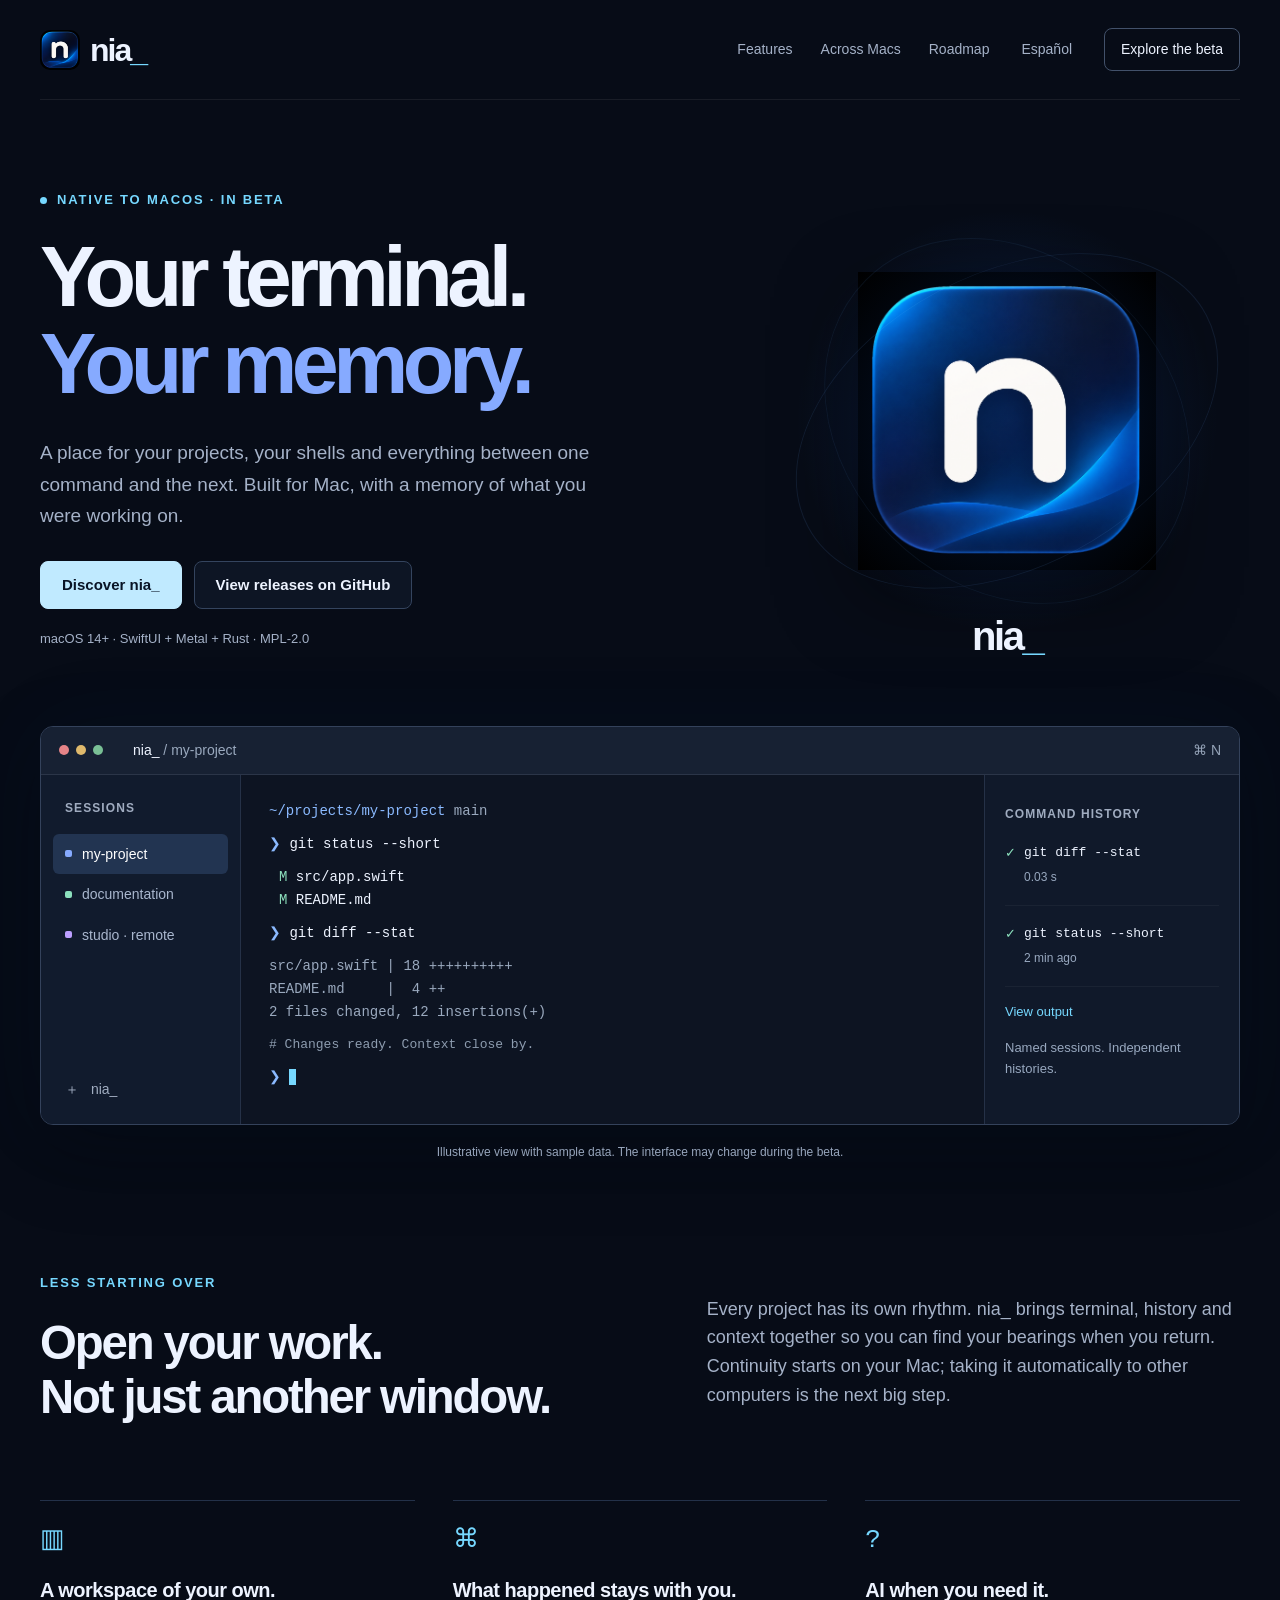
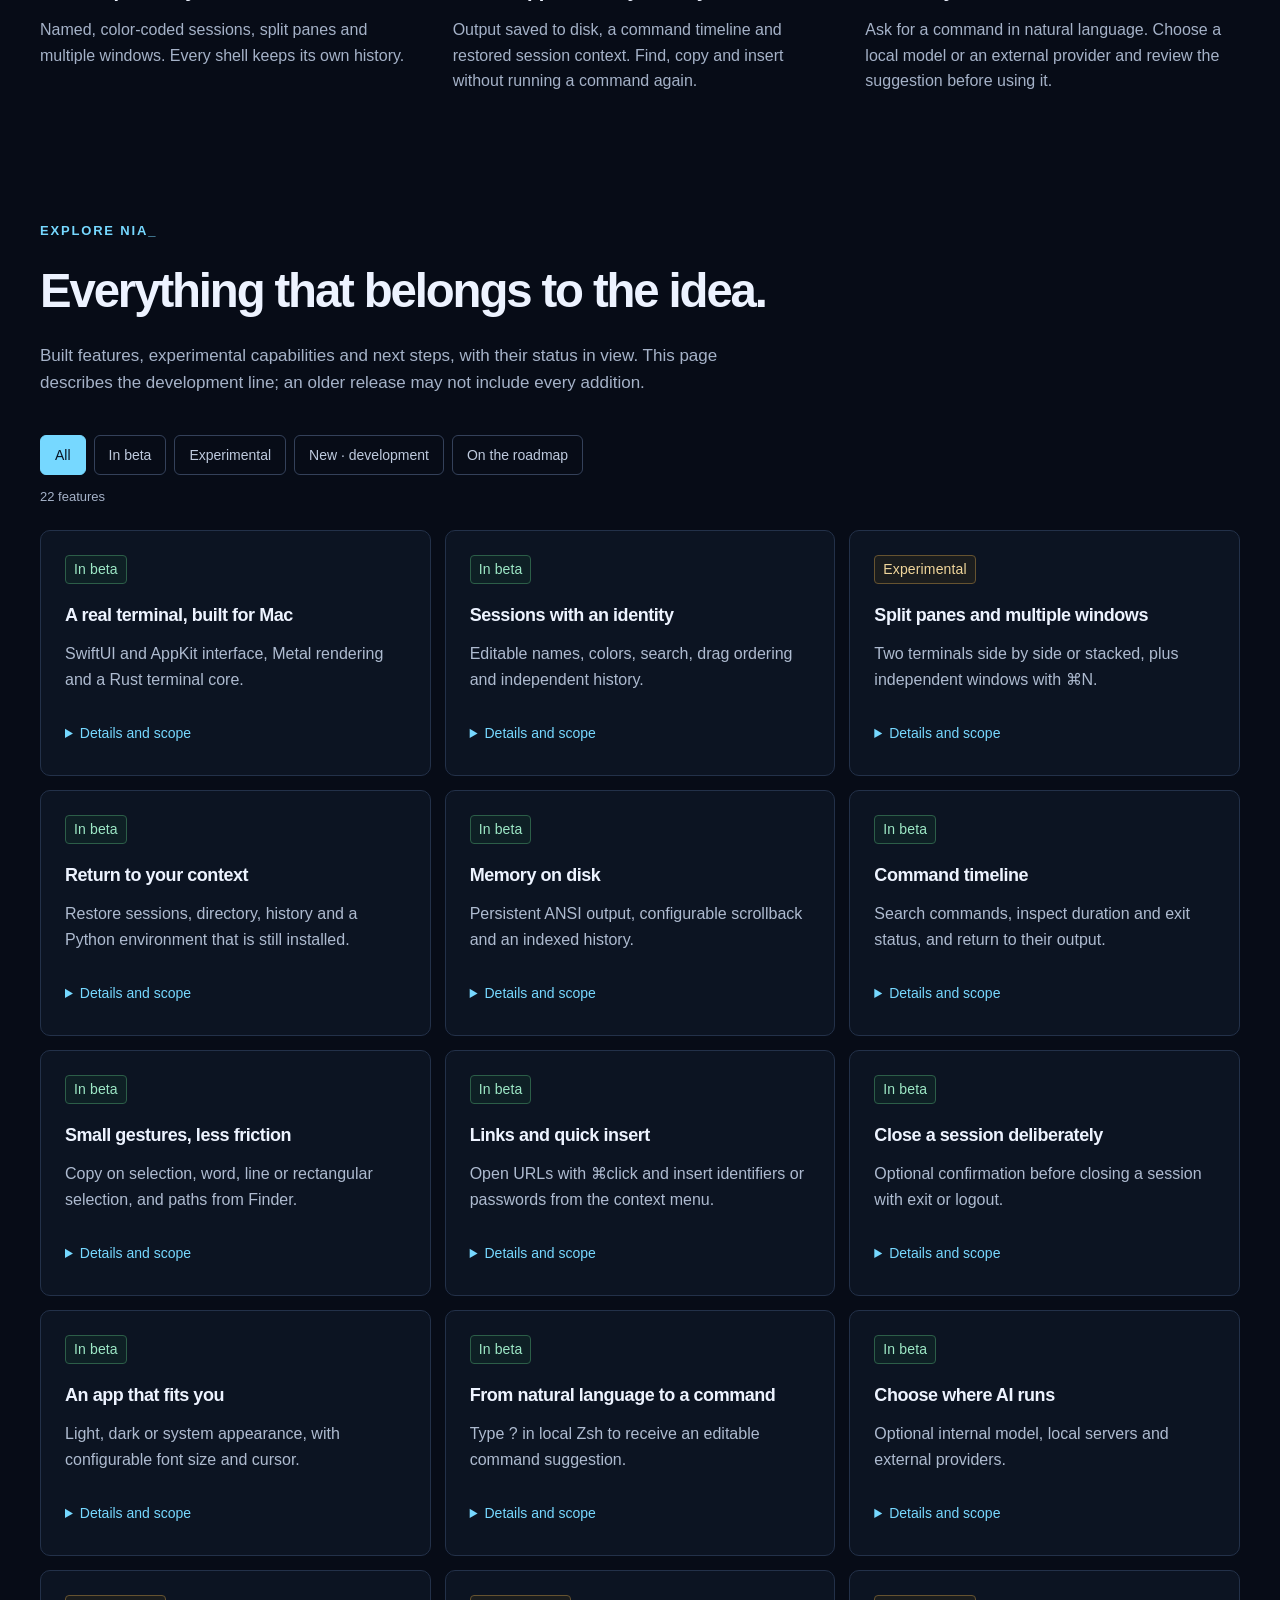
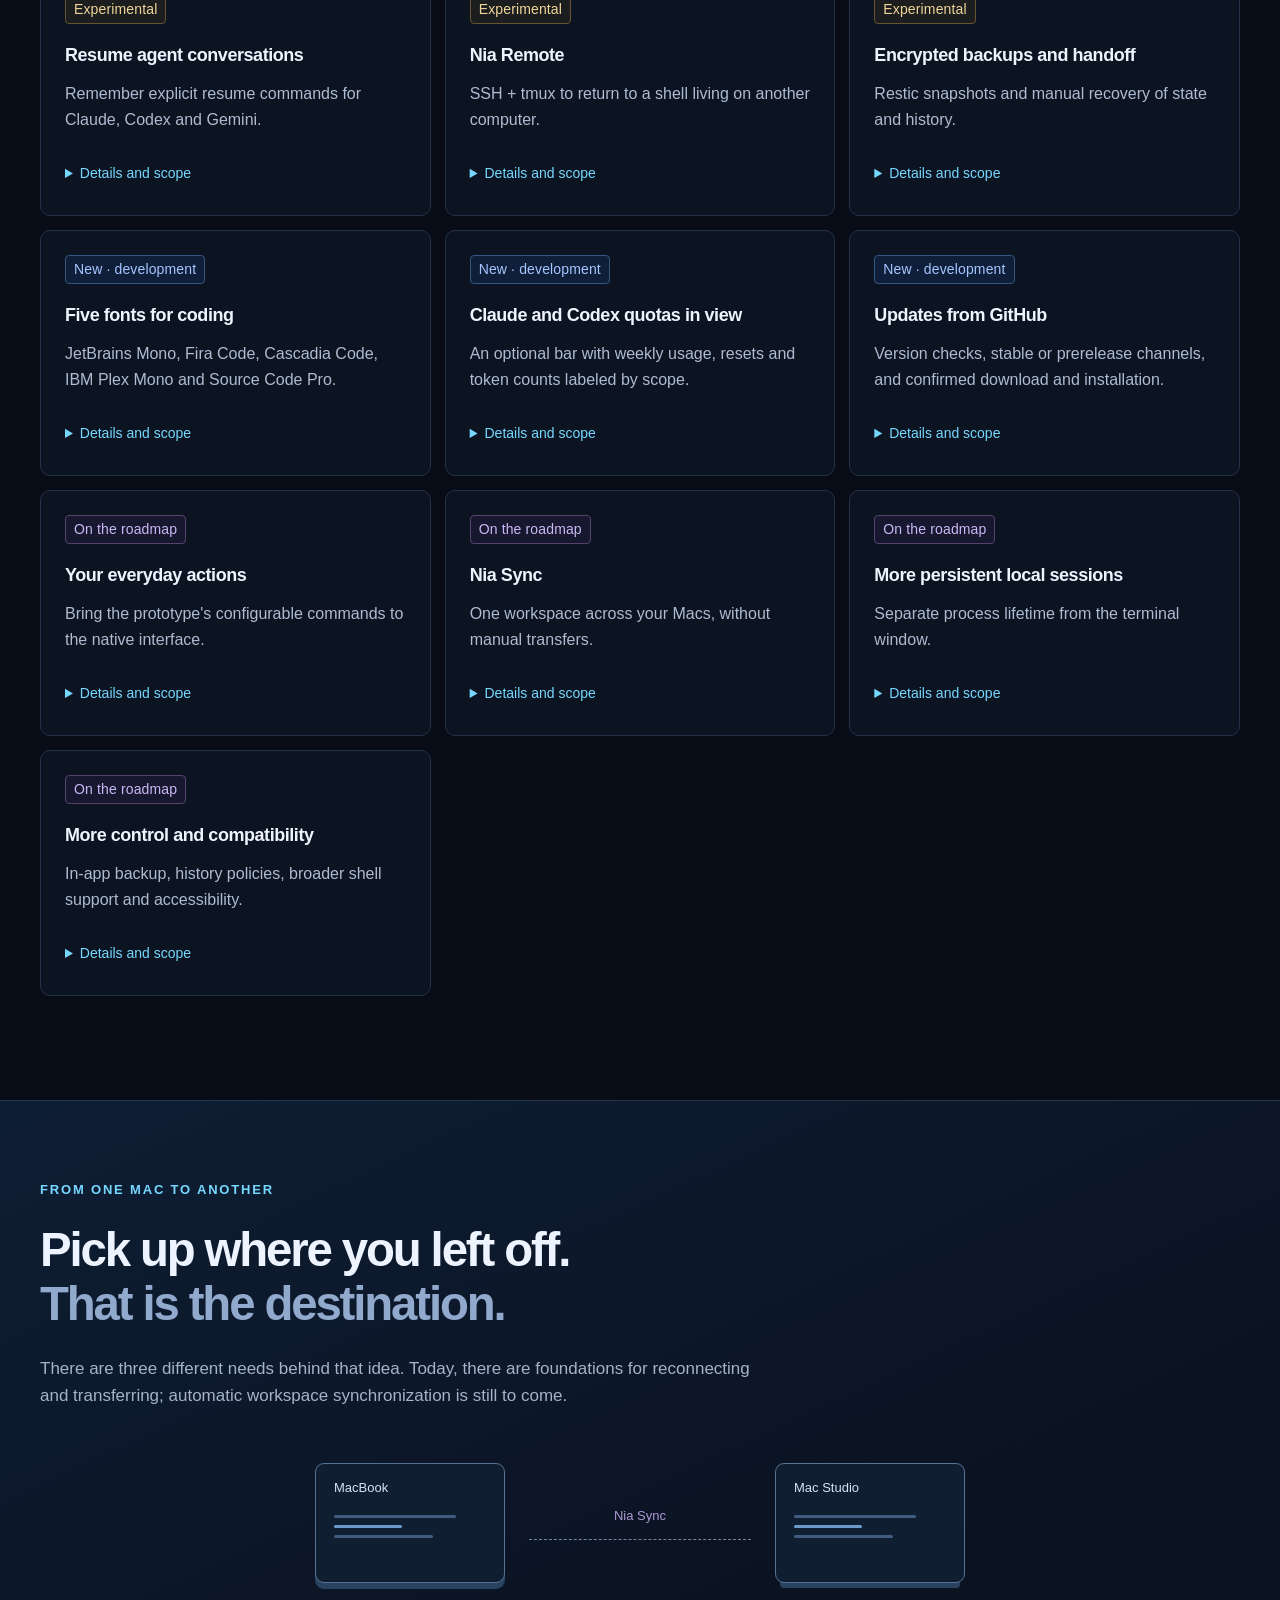
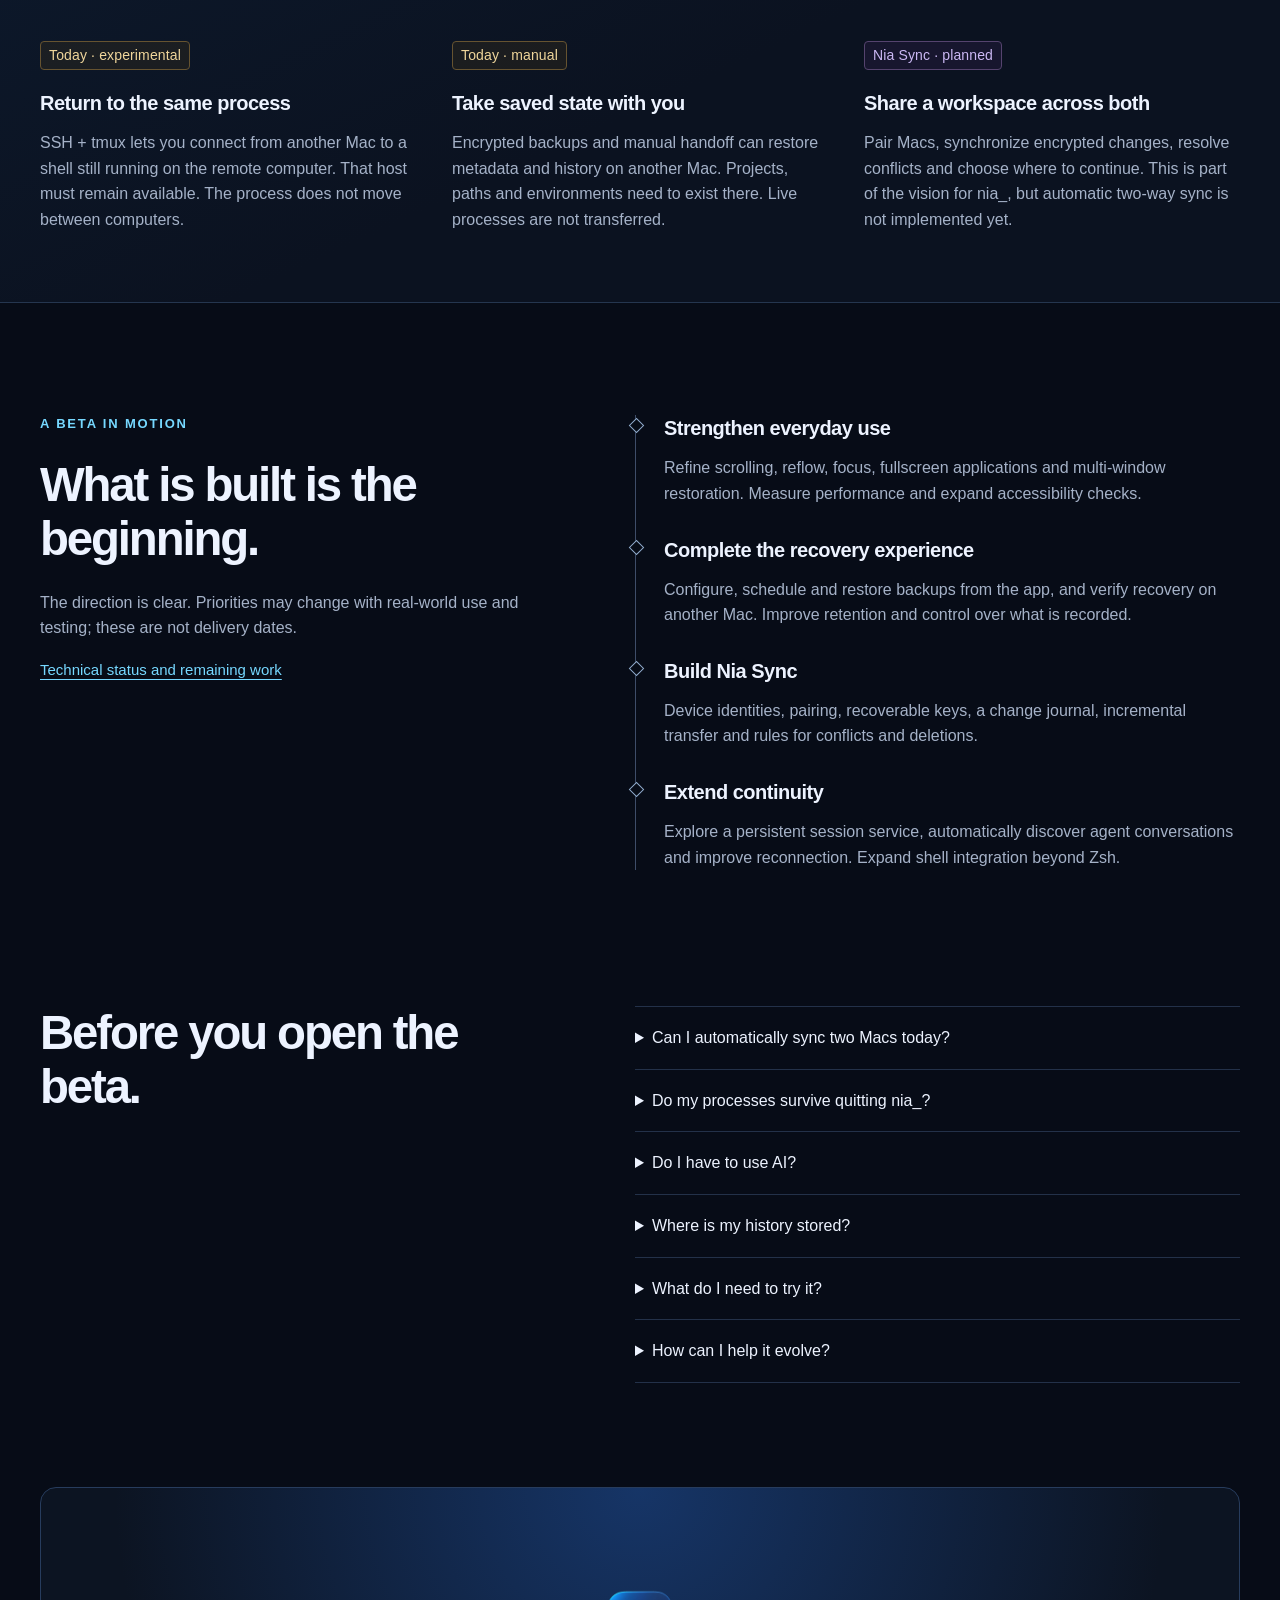
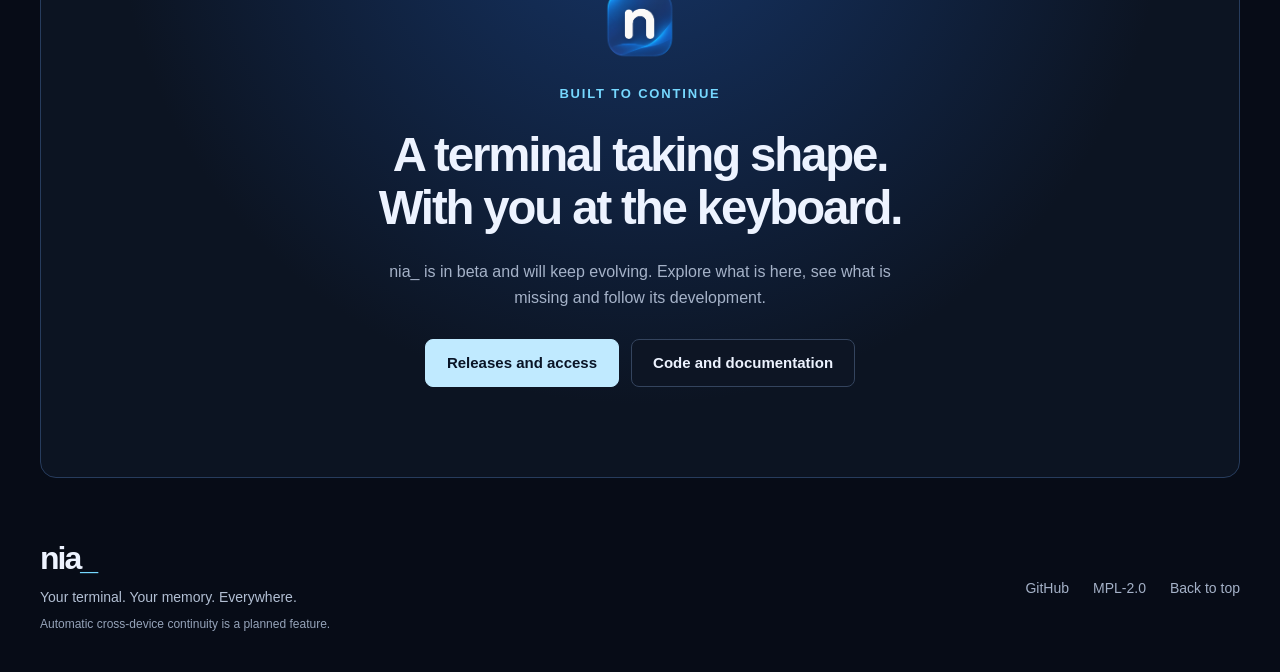
==== docs/en/index.html @ 634eccd2 "docs: add bilingual nia_ beta website and audited roadmap" ====
<!doctype html>
<!-- SPDX-License-Identifier: MPL-2.0 -->
<html lang="en">
<head>
    <meta charset="utf-8">
    <meta name="viewport" content="width=device-width, initial-scale=1">
    <meta name="theme-color" content="#070c17">
    <title>nia_ — Your terminal. Your memory.</title>
    <meta name="description" content="A native macOS terminal with persistent sessions, history, optional AI and a vision for continuity across Macs. Explore the nia_ beta and its roadmap.">
    <meta property="og:type" content="website">
    <meta property="og:title" content="nia_ — Your terminal. Your memory.">
    <meta property="og:description" content="A native macOS terminal with persistent sessions, history, optional AI and a vision for continuity across Macs. Explore the nia_ beta and its roadmap.">
    <meta property="og:image" content="https://vicktor.github.io/nia_/assets/nia-icon.png">
    <meta property="og:locale" content="en_US">
    <link rel="canonical" href="https://vicktor.github.io/nia_/en/">
    <link rel="alternate" hreflang="es" href="https://vicktor.github.io/nia_/">
    <link rel="alternate" hreflang="en" href="https://vicktor.github.io/nia_/en/">
    <link rel="alternate" hreflang="x-default" href="https://vicktor.github.io/nia_/">
    <link rel="icon" href="../assets/nia-icon.png" type="image/png">
    <link rel="apple-touch-icon" href="../assets/nia-icon.png">
    <link rel="stylesheet" href="../assets/style.css">
    <script src="../assets/site.js" defer></script>
</head>
<body id="top">
    <a class="skip" href="#main">Skip to content</a>
    <header class="header wrap">
        <a class="brand" href="#top" aria-label="nia_"><img src="../assets/nia-icon.png" width="40" height="40" alt=""><span>nia<span class="underscore">_</span></span></a>
        <nav aria-label="Features"><a href="#features">Features</a><a href="#continuity">Across Macs</a><a href="#roadmap">Roadmap</a></nav>
        <a class="language" href="../" lang="es" hreflang="es">Español</a>
        <a class="nav-cta" href="#beta">Explore the beta</a>
    </header>
    <main id="main">
        <section class="hero wrap" aria-labelledby="hero-title">
            <div class="hero-copy">
                <p class="eyebrow"><span class="beta-dot" aria-hidden="true"></span>NATIVE TO MACOS · IN BETA</p>
                <h1 id="hero-title">Your terminal.<br><span>Your memory.</span></h1>
                <p class="hero-body">A place for your projects, your shells and everything between one command and the next. Built for Mac, with a memory of what you were working on.</p>
                <div class="actions"><a class="button primary" href="#features">Discover nia_</a><a class="button secondary" href="https://github.com/vicktor/nia_/releases">View releases on GitHub</a></div>
                <p class="meta">macOS 14+ · SwiftUI + Metal + Rust · MPL-2.0</p>
            </div>
            <div class="hero-mark" aria-hidden="true"><div class="orbit orbit-one"></div><div class="orbit orbit-two"></div><img src="../assets/nia-icon.png" alt="" width="300" height="300"><span class="mark-caption">nia<span>_</span></span></div>
        </section>

        <figure class="product wrap" aria-label="A look at your next workspace">
            <div class="product-frame">
                <div class="window-chrome"><span class="traffic" aria-hidden="true"><i></i><i></i><i></i></span><span>nia_ <span class="dim">/ my-project</span></span><span class="chrome-right">⌘ N</span></div>
                <div class="product-content">
                    <div class="demo-sidebar"><span class="small-label">SESSIONS</span><div class="demo-session active"><i class="session-blue"></i>my-project</div><div class="demo-session"><i class="session-green"></i>documentation</div><div class="demo-session"><i class="session-purple"></i>studio · remote</div><div class="sidebar-bottom">＋ <span>nia_</span></div></div>
                    <div class="demo-terminal"><p><span class="prompt">~/projects/my-project</span> <span class="dim">main</span></p><p><span class="prompt">❯</span> git status --short</p><p class="terminal-result"> <span class="green">M</span> src/app.swift<br> <span class="green">M</span> README.md</p><p><span class="prompt">❯</span> git diff --stat</p><p class="dim"> src/app.swift | 18 ++++++++++<br> README.md&nbsp;&nbsp;&nbsp;&nbsp; | &nbsp;4 ++<br> 2 files changed, 12 insertions(+)</p><p class="terminal-note"># Changes ready. Context close by.</p><p><span class="prompt">❯</span> <span class="cursor" aria-hidden="true"></span></p></div>
                    <aside class="demo-timeline"><span class="small-label">COMMAND HISTORY</span><div class="timeline-command"><span class="green">✓</span><code>git diff --stat</code><small>0.03 s</small></div><div class="timeline-command"><span class="green">✓</span><code>git status --short</code><small>2 min ago</small></div><div class="demo-output">View output</div><p>Named sessions. Independent histories.</p></aside>
                </div>
            </div>
            <figcaption>Illustrative view with sample data. The interface may change during the beta.</figcaption>
        </figure>

        <section class="intro wrap section" aria-labelledby="intro-title"><div><p class="eyebrow">LESS STARTING OVER</p><h2 id="intro-title">Open your work.<br>Not just another window.</h2></div><p class="intro-text">Every project has its own rhythm. nia_ brings terminal, history and context together so you can find your bearings when you return. Continuity starts on your Mac; taking it automatically to other computers is the next big step.</p></section>
        <section class="pillars wrap" aria-label="Features">
            <article><div class="line-icon" aria-hidden="true">▥</div><h3>A workspace of your own.</h3><p>Named, color-coded sessions, split panes and multiple windows. Every shell keeps its own history.</p></article>
            <article><div class="line-icon" aria-hidden="true">⌘</div><h3>What happened stays with you.</h3><p>Output saved to disk, a command timeline and restored session context. Find, copy and insert without running a command again.</p></article>
            <article><div class="line-icon" aria-hidden="true">?</div><h3>AI when you need it.</h3><p>Ask for a command in natural language. Choose a local model or an external provider and review the suggestion before using it.</p></article>
        </section>

        <section class="catalog wrap section" id="features" aria-labelledby="features-title"><p class="eyebrow">EXPLORE NIA_</p><h2 id="features-title">Everything that belongs to the idea.</h2><p class="section-lead">Built features, experimental capabilities and next steps, with their status in view. This page describes the development line; an older release may not include every addition.</p>
            <div class="filters" role="group" aria-label="Features" hidden><button type="button" data-filter="all" aria-pressed="true">All</button><button type="button" data-filter="beta" aria-pressed="false">In beta</button><button type="button" data-filter="experimental" aria-pressed="false">Experimental</button><button type="button" data-filter="development" aria-pressed="false">New · development</button><button type="button" data-filter="planned" aria-pressed="false">On the roadmap</button></div>
            <p class="feature-count" aria-live="polite" data-suffix="features" hidden></p>
            <div class="feature-grid"><article class="feature" id="feature-native" data-status="beta"><p class="badge beta">In beta</p><h3>A real terminal, built for Mac</h3><p>SwiftUI and AppKit interface, Metal rendering and a Rust terminal core.</p><details><summary>Details and scope</summary><p>macOS 14+. ANSI colors, 256-color and truecolor capabilities, Unicode and an adaptive grid. Some TUIs, emoji and reflow cases still need full validation.</p></details></article>
<article class="feature" id="feature-sessions" data-status="beta"><p class="badge beta">In beta</p><h3>Sessions with an identity</h3><p>Editable names, colors, search, drag ordering and independent history.</p><details><summary>Details and scope</summary><p>Stable identifiers, saved sessions and ⌘1–⌘9 shortcuts. Renaming does not change a session&#x27;s identity or history.</p></details></article>
<article class="feature" id="feature-windows" data-status="experimental"><p class="badge experimental">Experimental</p><h3>Split panes and multiple windows</h3><p>Two terminals side by side or stacked, plus independent windows with ⌘N.</p><details><summary>Details and scope</summary><p>Each window remembers its layout. Within one process, a session is edited in one window to avoid conflicting resizes. Coordination across independent processes and complete window restoration remain incomplete.</p></details></article>
<article class="feature" id="feature-restore" data-status="beta"><p class="badge beta">In beta</p><h3>Return to your context</h3><p>Restore sessions, directory, history and a Python environment that is still installed.</p><details><summary>Details and scope</summary><p>Directory and venv capture uses Zsh hooks. The shell is recreated; terminated local processes are not restored and missing environments are not installed.</p></details></article>
<article class="feature" id="feature-history" data-status="beta"><p class="badge beta">In beta</p><h3>Memory on disk</h3><p>Persistent ANSI output, configurable scrollback and an indexed history.</p><details><summary>Details and scope</summary><p>Scrolling preserves colors and rows up to the configured 1,000–100,000-line limit. Full output remains on disk; the text index cannot reconstruct a TUI pixel for pixel. Large logs can slow session opening.</p></details></article>
<article class="feature" id="feature-timeline" data-status="beta"><p class="badge beta">In beta</p><h3>Command timeline</h3><p>Search commands, inspect duration and exit status, and return to their output.</p><details><summary>Details and scope</summary><p>Local Zsh captures directory, time, exit status and repetition count. Browse the latest 200 commands; copying or inserting does not execute them. Older commands without anchors cannot jump to their output.</p></details></article>
<article class="feature" id="feature-input" data-status="beta"><p class="badge beta">In beta</p><h3>Small gestures, less friction</h3><p>Copy on selection, word, line or rectangular selection, and paths from Finder.</p><details><summary>Details and scope</summary><p>⌘C/⌘V, dropped files with shell-escaped paths and double Escape to clear a line with Emacs-style bindings. The native copy confirmation belongs to the new development line.</p></details></article>
<article class="feature" id="feature-links" data-status="beta"><p class="badge beta">In beta</p><h3>Links and quick insert</h3><p>Open URLs with ⌘click and insert identifiers or passwords from the context menu.</p><details><summary>Details and scope</summary><p>HTTP/HTTPS links, copy link, UUID and password generators, plus legacy identifiers. Inserting text never sends Return. Some wrapped links are not recognized yet.</p></details></article>
<article class="feature" id="feature-exit" data-status="beta"><p class="badge beta">In beta</p><h3>Close a session deliberately</h3><p>Optional confirmation before closing a session with exit or logout.</p><details><summary>Details and scope</summary><p>Intercepts those exact commands at the local Zsh prompt. Cancel keeps the shell running; confirming preserves its history. It does not cover other shells, SSH or internal program exit commands.</p></details></article>
<article class="feature" id="feature-appearance" data-status="beta"><p class="badge beta">In beta</p><h3>An app that fits you</h3><p>Light, dark or system appearance, with configurable font size and cursor.</p><details><summary>Details and scope</summary><p>Interface and settings in English and Spanish. Terminal opacity is experimental. Appearance changes do not alter sessions.</p></details></article>
<article class="feature" id="feature-ai" data-status="beta"><p class="badge beta">In beta</p><h3>From natural language to a command</h3><p>Type ? in local Zsh to receive an editable command suggestion.</p><details><summary>Details and scope</summary><p>Review and insert it. Optional automatic execution is restricted by a pattern validator, not a sandbox. The ? integration is not available in Bash, Fish or remote SSH.</p></details></article>
<article class="feature" id="feature-models" data-status="beta"><p class="badge beta">In beta</p><h3>Choose where AI runs</h3><p>Optional internal model, local servers and external providers.</p><details><summary>Details and scope</summary><p>On-demand GGUF with llama.cpp; compatible endpoints such as Ollama, vLLM or LM Studio; OpenAI, Anthropic, Gemini and OpenRouter. Provider keys use Keychain. The internal model requires an additional download.</p></details></article>
<article class="feature" id="feature-agents" data-status="experimental"><p class="badge experimental">Experimental</p><h3>Resume agent conversations</h3><p>Remember explicit resume commands for Claude, Codex and Gemini.</p><details><summary>Details and scope</summary><p>Requires an ID in the original command, the CLI and conversation data on the Mac. Automatic discovery of IDs from conversations started without resume is still pending.</p></details></article>
<article class="feature" id="feature-remote" data-status="experimental"><p class="badge experimental">Experimental</p><h3>Nia Remote</h3><p>SSH + tmux to return to a shell living on another computer.</p><details><summary>Details and scope</summary><p>Uses your SSH configuration and verifies the host identity. The tmux session remains on the host while it stays running. Includes manual reconnection; it does not synchronize the workspace.</p></details></article>
<article class="feature" id="feature-backup" data-status="experimental"><p class="badge experimental">Experimental</p><h3>Encrypted backups and handoff</h3><p>Restic snapshots and manual recovery of state and history.</p><details><summary>Details and scope</summary><p>nia-backup and nia-handoff tools support local, SFTP or S3 repositories. Native UI configuration and execution, scheduling and guided restoration remain pending.</p></details></article>
<article class="feature" id="feature-fonts" data-status="development"><p class="badge development">New · development</p><h3>Five fonts for coding</h3><p>JetBrains Mono, Fira Code, Cascadia Code, IBM Plex Mono and Source Code Pro.</p><details><summary>Details and scope</summary><p>Optional licensed, verified downloads registered only for nia_. Select without restarting. The cell renderer does not enable multi-character ligatures. Implemented in the development build.</p></details></article>
<article class="feature" id="feature-usage" data-status="development"><p class="badge development">New · development</p><h3>Claude and Codex quotas in view</h3><p>An optional bar with weekly usage, resets and token counts labeled by scope.</p><details><summary>Details and scope</summary><p>Codex reads its local CLI. Claude needs its status-line adapter connected and a response emitted. Data depends on the plan; unavailable quota is not displayed as zero. Implemented in development.</p></details></article>
<article class="feature" id="feature-updates" data-status="development"><p class="badge development">New · development</p><h3>Updates from GitHub</h3><p>Version checks, stable or prerelease channels, and confirmed download and installation.</p><details><summary>Details and scope</summary><p>Checks integrity and compatibility before replacing the app. Uses the gh session if the repository needs private access. Development additions may not yet be published in a release.</p></details></article>
<article class="feature" id="feature-actions" data-status="planned"><p class="badge planned">On the roadmap</p><h3>Your everyday actions</h3><p>Bring the prototype&#x27;s configurable commands to the native interface.</p><details><summary>Details and scope</summary><p>An actions.toml format and historical code exist. Native SwiftUI integration, session targeting and confirmation remain pending. It is not currently available as a native app feature.</p></details></article>
<article class="feature" id="feature-sync" data-status="planned"><p class="badge planned">On the roadmap</p><h3>Nia Sync</h3><p>One workspace across your Macs, without manual transfers.</p><details><summary>Details and scope</summary><p>Pending: device identities, pairing, encrypted incremental synchronization, conflicts, deletions and key recovery. Copying live SQLite databases is not sufficient.</p></details></article>
<article class="feature" id="feature-persistent" data-status="planned"><p class="badge planned">On the roadmap</p><h3>More persistent local sessions</h3><p>Separate process lifetime from the terminal window.</p><details><summary>Details and scope</summary><p>Requires a resident PTY service and reconnection protocol. Not implemented. It does not promise to migrate process memory or restore it after rebooting the host.</p></details></article>
<article class="feature" id="feature-polish" data-status="planned"><p class="badge planned">On the roadmap</p><h3>More control and compatibility</h3><p>In-app backup, history policies, broader shell support and accessibility.</p><details><summary>Details and scope</summary><p>Also pending: automatic agent discovery, cross-Mac recovery tests, cross-process coordination, notarization and broader terminal validation. No committed delivery dates.</p></details></article></div>
        </section>

        <section class="continuity section" id="continuity" aria-labelledby="continuity-title"><div class="wrap">
            <p class="eyebrow">FROM ONE MAC TO ANOTHER</p><h2 id="continuity-title">Pick up where you left off.<br><span>That is the destination.</span></h2><p class="section-lead">There are three different needs behind that idea. Today, there are foundations for reconnecting and transferring; automatic workspace synchronization is still to come.</p>
            <div class="connection" aria-hidden="true"><div class="computer"><span>MacBook</span><div class="screen-lines"><i></i><i></i><i></i></div></div><div class="connection-line"><span>Nia Sync</span><i></i></div><div class="computer desktop"><span>Mac Studio</span><div class="screen-lines"><i></i><i></i><i></i></div></div></div>
            <div class="continuity-grid"><article><p class="badge experimental">Today · experimental</p><h3>Return to the same process</h3><p>SSH + tmux lets you connect from another Mac to a shell still running on the remote computer. That host must remain available. The process does not move between computers.</p></article><article><p class="badge experimental">Today · manual</p><h3>Take saved state with you</h3><p>Encrypted backups and manual handoff can restore metadata and history on another Mac. Projects, paths and environments need to exist there. Live processes are not transferred.</p></article><article><p class="badge planned">Nia Sync · planned</p><h3>Share a workspace across both</h3><p>Pair Macs, synchronize encrypted changes, resolve conflicts and choose where to continue. This is part of the vision for nia_, but automatic two-way sync is not implemented yet.</p></article></div>
        </div></section>

        <section class="roadmap wrap section" id="roadmap" aria-labelledby="roadmap-title"><div class="roadmap-intro"><p class="eyebrow">A BETA IN MOTION</p><h2 id="roadmap-title">What is built is the beginning.</h2><p>The direction is clear. Priorities may change with real-world use and testing; these are not delivery dates.</p><a class="text-link" href="https://github.com/vicktor/nia_/blob/docs/website-and-roadmap/STATUS.md">Technical status and remaining work</a></div><div class="roadmap-list"><article><h3>Strengthen everyday use</h3><p>Refine scrolling, reflow, focus, fullscreen applications and multi-window restoration. Measure performance and expand accessibility checks.</p></article><article><h3>Complete the recovery experience</h3><p>Configure, schedule and restore backups from the app, and verify recovery on another Mac. Improve retention and control over what is recorded.</p></article><article><h3>Build Nia Sync</h3><p>Device identities, pairing, recoverable keys, a change journal, incremental transfer and rules for conflicts and deletions.</p></article><article><h3>Extend continuity</h3><p>Explore a persistent session service, automatically discover agent conversations and improve reconnection. Expand shell integration beyond Zsh.</p></article></div></section>
        <section class="faq wrap section" aria-labelledby="faq-title"><h2 id="faq-title">Before you open the beta.</h2><div><details><summary>Can I automatically sync two Macs today?</summary><p>Not yet. You can reconnect to a remote session with SSH + tmux or manually transfer an encrypted backup. Nia Sync remains on the roadmap.</p></details><details><summary>Do my processes survive quitting nia_?</summary><p>Local shells are recreated when the app opens: saved state returns, not process memory. A remote tmux session can remain alive on its host while that host continues to run.</p></details><details><summary>Do I have to use AI?</summary><p>No. Assistance is optional. Choose local inference or an external provider; an external provider receives the queries you send to it. A model&#x27;s suggestion can be wrong and needs review.</p></details><details><summary>Where is my history stored?</summary><p>On your Mac. Restic backups are encrypted before storage in your configured backup repository. Local history may contain sensitive data; comprehensive retention and redaction controls are still pending.</p></details><details><summary>What do I need to try it?</summary><p>macOS 14 or later. Check available releases and their requirements. Repository and download access may be limited during this phase; development may be ahead of the latest release. Distribution is not yet notarized by Apple.</p></details><details><summary>How can I help it evolve?</summary><p>Share reproducible bugs, proposals and experiences on GitHub when you have repository access. The code uses MPL-2.0; dependencies and models have their own licenses.</p></details></div></section>
        <section class="cta wrap section" id="beta" aria-labelledby="cta-title"><img src="../assets/nia-icon.png" width="72" height="72" alt="" loading="lazy"><p class="eyebrow">BUILT TO CONTINUE</p><h2 id="cta-title">A terminal taking shape.<br>With you at the keyboard.</h2><p>nia_ is in beta and will keep evolving. Explore what is here, see what is missing and follow its development.</p><div class="actions"><a class="button primary" href="https://github.com/vicktor/nia_/releases">Releases and access</a><a class="button secondary" href="https://github.com/vicktor/nia_">Code and documentation</a></div></section>
    </main>
    <footer class="footer wrap"><div><a class="wordmark" href="#top">nia<span>_</span></a><p>Your terminal. Your memory. Everywhere.</p><small>Automatic cross-device continuity is a planned feature.</small></div><div class="footer-links"><a href="https://github.com/vicktor/nia_">GitHub</a><a href="https://github.com/vicktor/nia_/blob/main/LICENSE">MPL-2.0</a><a href="#top">Back to top</a></div></footer>
</body>
</html>
---- docs/assets/style.css ----
/* SPDX-License-Identifier: MPL-2.0 */
:root { color-scheme: dark; --bg: #070c17; --panel: #0d1524; --line: #233149; --text: #edf3ff; --muted: #a5b2c8; --cyan: #76d8ff; --blue: #86aaff; --green: #8ce0bd; font-family: -apple-system, BlinkMacSystemFont, "Segoe UI", sans-serif; font-size: 16px; }
* { box-sizing: border-box; }
html { scroll-behavior: smooth; scroll-padding-top: 28px; }
body { margin: 0; background: var(--bg); color: var(--text); line-height: 1.6; -webkit-font-smoothing: antialiased; }
a { color: inherit; text-underline-offset: .24em; }
button, summary, a { -webkit-tap-highlight-color: transparent; }
button { font: inherit; }
a:focus-visible, button:focus-visible, summary:focus-visible { outline: 3px solid var(--cyan); outline-offset: 5px; border-radius: 4px; }
img { max-width: 100%; height: auto; }
[hidden] { display: none !important; }
.wrap { width: min(1200px, calc(100% - 80px)); margin-inline: auto; }
.skip { position: absolute; top: 12px; left: 16px; z-index: 20; padding: 10px 18px; color: var(--bg); background: white; transform: translateY(-160%); }
.skip:focus { transform: translateY(0); }
.header { display: flex; align-items: center; gap: 32px; height: 100px; border-bottom: 1px solid #ffffff12; }
.brand, .wordmark { font-weight: 750; font-size: 32px; letter-spacing: -2px; text-decoration: none; line-height: 1; }
.brand { display: flex; align-items: center; gap: 10px; margin-right: auto; }
.brand img { border-radius: 10px; }
.underscore, .wordmark span { color: var(--cyan); }
.header nav { display: flex; gap: 28px; }
.header a:not(.brand) { font-size: .875rem; text-decoration: none; }
.header nav a, .language { color: var(--muted); }
.header a:hover { color: var(--cyan); }
.nav-cta { padding: 9px 16px; border: 1px solid #42516a; border-radius: 8px; }
.hero { position: relative; display: grid; grid-template-columns: 1.5fr 1fr; align-items: center; gap: 36px; padding-top: 88px; padding-bottom: 72px; }
.eyebrow { margin: 0 0 24px; font: 600 .8125rem/1.4 -apple-system, BlinkMacSystemFont, "Segoe UI", sans-serif; letter-spacing: .14em; color: var(--cyan); }
.hero .eyebrow { display: flex; align-items: center; gap: 10px; }
.beta-dot { width: 7px; height: 7px; background: var(--cyan); border-radius: 50%; }
h1, h2, h3, p { margin-top: 0; }
h1 { font-size: clamp(3.5rem, 6.6vw, 6.25rem); font-weight: 640; line-height: 1.04; letter-spacing: -.065em; margin-bottom: 28px; }
h1 span { color: var(--blue); }
.hero-body { max-width: 580px; font-size: 1.1875rem; line-height: 1.65; color: var(--muted); margin-bottom: 30px; }
.actions { display: flex; align-items: center; flex-wrap: wrap; gap: 12px; }
.button { display: inline-flex; justify-content: center; align-items: center; min-height: 48px; padding: 11px 21px; border-radius: 8px; font-size: .9375rem; font-weight: 600; text-decoration: none; transition: background .15s, border-color .15s; }
.primary { background: #c0eaff; color: #091426; border: 1px solid #c0eaff; }
.primary:hover { background: #e3f6ff; border-color: #e3f6ff; }
.secondary { border: 1px solid #34445e; color: var(--text); background: #0d1524; }
.secondary:hover { background: #172339; border-color: #5a7094; }
.meta { font-size: .8125rem; color: var(--muted); margin: 20px 0 0; }
.hero-mark { position: relative; display: flex; flex-direction: column; align-items: center; justify-content: center; aspect-ratio: 1; isolation: isolate; }
.hero-mark::before { content: ""; position: absolute; z-index: -1; inset: 3%; background: radial-gradient(ellipse, #1258d440, transparent 68%); }
.hero-mark img { mix-blend-mode: screen; width: 64%; filter: drop-shadow(0 25px 42px #0007); }
.mark-caption { position: absolute; bottom: -3%; font-size: 2.5rem; font-weight: 680; letter-spacing: -.06em; }.mark-caption span { color: var(--cyan); }
.orbit { position: absolute; z-index: -1; border: 1px solid #31527b40; border-radius: 50%; width: 97%; height: 97%; transform: rotate(-28deg) scaleY(.65); }
.orbit-two { transform: rotate(45deg) scaleY(.82); width: 86%; height: 86%; border-color: #31527b2b; }
.product { margin-top: 0; margin-bottom: 0; }
.product-frame { border: 1px solid #34425b; border-radius: 13px; overflow: hidden; box-shadow: 0 28px 80px #0004, 0 0 90px #10408912; background: #0d1422; }
.window-chrome { height: 48px; background: #172133; border-bottom: 1px solid #2b3548; display: flex; align-items: center; gap: 30px; font-size: .875rem; padding-inline: 18px; }
.traffic { display: flex; gap: 7px; }.traffic i { width: 10px; height: 10px; border-radius: 50%; background: #e68488; }.traffic i:nth-child(2) { background: #dfb96c; }.traffic i:nth-child(3) { background: #79bf95; }
.chrome-right { margin-left: auto; color: #94a2b7; }
.product-content { display: grid; grid-template-columns: 200px minmax(0, 1fr) 255px; min-height: 342px; }
.demo-sidebar { background: #111b2d; padding: 24px 12px; display: flex; flex-direction: column; font-size: .875rem; border-right: 1px solid #253147; }
.small-label { font-size: .75rem; letter-spacing: .09em; color: #a0acc0; font-weight: 600; }
.demo-sidebar .small-label { padding-left: 12px; margin-bottom: 16px; }
.demo-session { display: flex; align-items: center; gap: 10px; padding: 9px 12px; color: #a9b7ce; border-radius: 6px; white-space: nowrap; }
.demo-session.active { background: #223451; color: white; }
.demo-session i { width: 7px; height: 7px; border-radius: 2px; flex-shrink: 0; }
.session-blue { background: var(--blue); }.session-green { background: var(--green); }.session-purple { background: #bc9fff; }
.sidebar-bottom { margin-top: auto; color: #a0acc0; padding: 24px 12px 0; }.sidebar-bottom span { margin-left: 8px; }
.demo-terminal { padding: 25px 28px; font: .875rem/1.65 ui-monospace, "SFMono-Regular", Menlo, Consolas, monospace; overflow: hidden; }
.demo-terminal p { margin-bottom: 10px; white-space: nowrap; }
.prompt { color: #8bbaff; }.dim { color: #9aa9be; }.green { color: var(--green); }.terminal-result { padding-left: 10px; }.terminal-note { color: #8d9caf; font-size: .8125rem; }
.cursor { display: inline-block; height: 16px; width: 7px; background: var(--cyan); vertical-align: middle; }
.demo-timeline { border-left: 1px solid #253147; padding: 25px 20px; background: #10192a; }
.timeline-command { display: grid; grid-template-columns: 14px 1fr; gap: 4px 5px; font-size: .8125rem; padding: 18px 0; border-bottom: 1px solid #ffffff0b; }.timeline-command small { grid-column: 2; color: #98a8bf; font-size: .75rem; }
.demo-output { font-size: .8125rem; color: var(--cyan); padding-block: 15px; }.demo-timeline p { color: #98a8bf; font-size: .8125rem; }
figcaption { text-align: center; font-size: .75rem; color: #97a5bc; margin-top: 18px; }
.section { padding-top: 112px; padding-bottom: 24px; }
h2 { font-size: clamp(2rem, 3.7vw, 3.25rem); line-height: 1.14; font-weight: 610; letter-spacing: -.045em; margin-bottom: 24px; }
h3 { font-size: 1.25rem; font-weight: 600; letter-spacing: -.025em; line-height: 1.3; margin-bottom: 14px; }
.intro { display: grid; grid-template-columns: 1.1fr 1fr; gap: 80px; align-items: center; }.intro-text { font-size: 1.125rem; color: var(--muted); }
.pillars { display: grid; grid-template-columns: repeat(3, 1fr); gap: 38px; padding-top: 28px; padding-bottom: 0; }
.pillars article { border-top: 1px solid var(--line); padding-top: 24px; }.pillars p { color: var(--muted); font-size: 1rem; }
.line-icon { color: var(--cyan); font: 26px/1.2 ui-monospace, monospace; height: 52px; }
.section-lead { font-size: 1.0625rem; color: var(--muted); max-width: 740px; margin-bottom: 32px; }
.filters { display: flex; gap: 8px; flex-wrap: wrap; margin: 38px 0 10px; }
.filters button { border: 1px solid #34415a; color: #becade; background: transparent; padding: 8px 14px; border-radius: 6px; font-size: .875rem; cursor: pointer; }
.filters button[aria-pressed="true"] { color: #081423; background: var(--cyan); border-color: var(--cyan); }
.filters button:hover:not([aria-pressed="true"]) { background: #172338; }
.feature-count { color: #a5b2c8; font-size: .8125rem; margin: 12px 0 22px; }
.feature-grid { display: grid; grid-template-columns: repeat(3, minmax(0, 1fr)); gap: 14px; }
.feature { border: 1px solid var(--line); background: #0c1422; border-radius: 10px; padding: 24px; display: flex; flex-direction: column; }
.badge { width: fit-content; font-size: .875rem; line-height: 1.5; padding: 3px 8px; border-radius: 4px; border: 1px solid; margin-bottom: 20px; letter-spacing: .01em; }
.badge.beta { color: #9de8c6; background: #163c2d50; border-color: #2c5e48; }.badge.experimental { color: #f0d69b; background: #3d321950; border-color: #665330; }.badge.development { color: #a6c6ff; background: #17386c50; border-color: #345780; }.badge.planned { color: #cbb8f4; background: #32204f50; border-color: #55436e; }
.feature h3 { font-size: 1.125rem; }.feature > p:not(.badge) { color: #aebbd0; margin-bottom: 24px; }
.feature details { margin-top: auto; }.feature summary { font-size: .875rem; color: var(--cyan); cursor: pointer; width: fit-content; padding: 6px 0; }.feature details p { font-size: .875rem; color: #b7c4d8; margin: 12px 0 0; }
.continuity { margin-top: 80px; padding-top: 80px; padding-bottom: 70px; background: linear-gradient(155deg, #0e1e34, #0b1220 65%); border-block: 1px solid #25364f; }.continuity h2 span { color: #91a9cc; }
.connection { display: flex; max-width: 650px; margin: 54px auto 58px; align-items: center; gap: 24px; }.computer { border: 1px solid #567294; border-radius: 9px; width: 190px; height: 120px; padding: 14px 18px; color: #d3e3fb; font-size: .8125rem; background: #101e32; box-shadow: 0 6px 0 #294260; }.computer.desktop { box-shadow: 0 10px 0 -5px #294260; }.screen-lines { padding-top: 16px; }.screen-lines i { display: block; background: #405c81; height: 3px; border-radius: 3px; width: 80%; margin-bottom: 7px; }.screen-lines i:nth-child(2) { width: 45%; background: #6d98c7; }.screen-lines i:nth-child(3) { width: 65%; }.connection-line { flex: 1; color: #ac98d5; font-size: .8125rem; text-align: center; }.connection-line i { display: block; border-bottom: 1px dashed #77849b; margin-top: 12px; }
.continuity-grid { display: grid; grid-template-columns: repeat(3, 1fr); gap: 36px; }.continuity-grid article p:last-child { color: var(--muted); margin-bottom: 0; }
.roadmap { display: grid; grid-template-columns: .9fr 1.1fr; gap: 100px; }.roadmap-intro > p:not(.eyebrow) { color: var(--muted); }.text-link { color: var(--cyan); font-size: .9375rem; }
.roadmap-list article { padding: 0 0 30px 28px; border-left: 1px solid #3e4d68; position: relative; }.roadmap-list article::before { content: ""; width: 9px; height: 9px; position: absolute; left: -5px; top: 5px; border: 1px solid #8faacb; background: var(--bg); transform: rotate(45deg); }.roadmap-list article:last-child { padding-bottom: 0; }.roadmap-list p { color: var(--muted); margin-bottom: 0; }
.faq { display: grid; grid-template-columns: .9fr 1.1fr; gap: 100px; }.faq details { border-top: 1px solid var(--line); padding: 18px 0; }.faq details:last-child { border-bottom: 1px solid var(--line); }.faq summary { cursor: pointer; font-size: 1rem; padding-right: 10px; }.faq details p { color: var(--muted); margin: 14px 0 0; }
.cta { text-align: center; padding-top: 100px; padding-bottom: 90px; margin-top: 80px; border: 1px solid #273c5d; border-radius: 16px; background: radial-gradient(ellipse at 50% 0, #163567, transparent 62%), #0c1422; }.cta .eyebrow { margin-top: 18px; }.cta p:not(.eyebrow) { color: var(--muted); max-width: 580px; margin: 0 auto 28px; padding-inline: 16px; }.cta .actions { justify-content: center; }.cta h2 { padding-inline: 20px; }
.footer { display: flex; justify-content: space-between; gap: 30px; padding-block: 64px 36px; }.wordmark { display: inline-block; margin-bottom: 12px; }.footer p { margin-bottom: 2px; color: #b2bfd3; font-size: .875rem; }.footer small { color: #95a3b9; font-size: .75rem; }.footer-links { display: flex; gap: 24px; align-items: center; font-size: .875rem; }.footer-links a { text-decoration: none; color: var(--muted); }
@media (min-width: 1500px) { .hero { padding-top: 110px; padding-bottom: 90px; } }
@media (max-width: 1050px) { .header { gap: 22px; }.header nav { gap: 18px; }.hero { grid-template-columns: 1.5fr 1fr; gap: 12px; }.hero-mark img { width: 76%; }.product-content { grid-template-columns: 160px minmax(0, 1fr); }.demo-timeline { display: none; }.feature-grid { grid-template-columns: repeat(2, minmax(0, 1fr)); }.intro { gap: 40px; }.roadmap, .faq { gap: 56px; } }
@media (max-width: 760px) { .wrap { width: calc(100% - 40px); }.header { height: auto; min-height: 84px; flex-wrap: wrap; gap: 16px; padding-block: 18px; }.header nav { order: 4; width: 100%; justify-content: space-between; padding-top: 10px; border-top: 1px solid #ffffff12; }.nav-cta { display: none; }.brand { font-size: 30px; }.brand img { width: 34px; }.hero { padding-top: 54px; padding-bottom: 46px; grid-template-columns: 1fr; }.hero-mark { display: none; }h1 { font-size: clamp(3.3rem, 11vw, 5.5rem); }.hero-body { font-size: 1.0625rem; max-width: 540px; }.hero .eyebrow { font-size: .75rem; }.meta { max-width: 280px; }.button { padding-inline: 16px; }.product-content { grid-template-columns: minmax(0, 1fr); min-height: 0; }.demo-sidebar { display: none; }.demo-terminal { padding: 22px; font-size: .8125rem; }.demo-terminal .terminal-note { white-space: normal; }.window-chrome { gap: 18px; }.chrome-right { display: none; }figcaption { text-align: left; padding-inline: 2px; }.section { padding-top: 72px; }.intro { grid-template-columns: 1fr; gap: 0; }.intro-text { font-size: 1rem; }.pillars { grid-template-columns: 1fr; gap: 12px; padding-top: 0; }.pillars article { display: grid; grid-template-columns: 40px 1fr; gap: 0 12px; padding-top: 22px; }.pillars h3 { grid-column: 2; }.pillars p { grid-column: 2; }.line-icon { grid-row: 1 / 3; }.feature-grid { grid-template-columns: 1fr; }.feature { padding: 22px; }.filters { gap: 7px; }.filters button { font-size: .8125rem; padding: 8px 11px; }.continuity { margin-top: 52px; padding-block: 60px; }.continuity-grid { grid-template-columns: 1fr; gap: 32px; }.connection { gap: 14px; margin-block: 40px; }.computer { width: 36%; height: 102px; padding: 10px 12px; font-size: .75rem; }.connection-line { font-size: .75rem; }.roadmap, .faq { grid-template-columns: 1fr; gap: 28px; }.cta { margin-top: 56px; padding-top: 56px; padding-bottom: 52px; }.cta .actions { padding-inline: 20px; }.footer { flex-direction: column; padding-top: 44px; }.footer-links { flex-wrap: wrap; gap: 24px; } }
@media (prefers-reduced-motion: reduce) { html { scroll-behavior: auto; }* { transition: none !important; } }

.cta > img { mix-blend-mode: screen; }
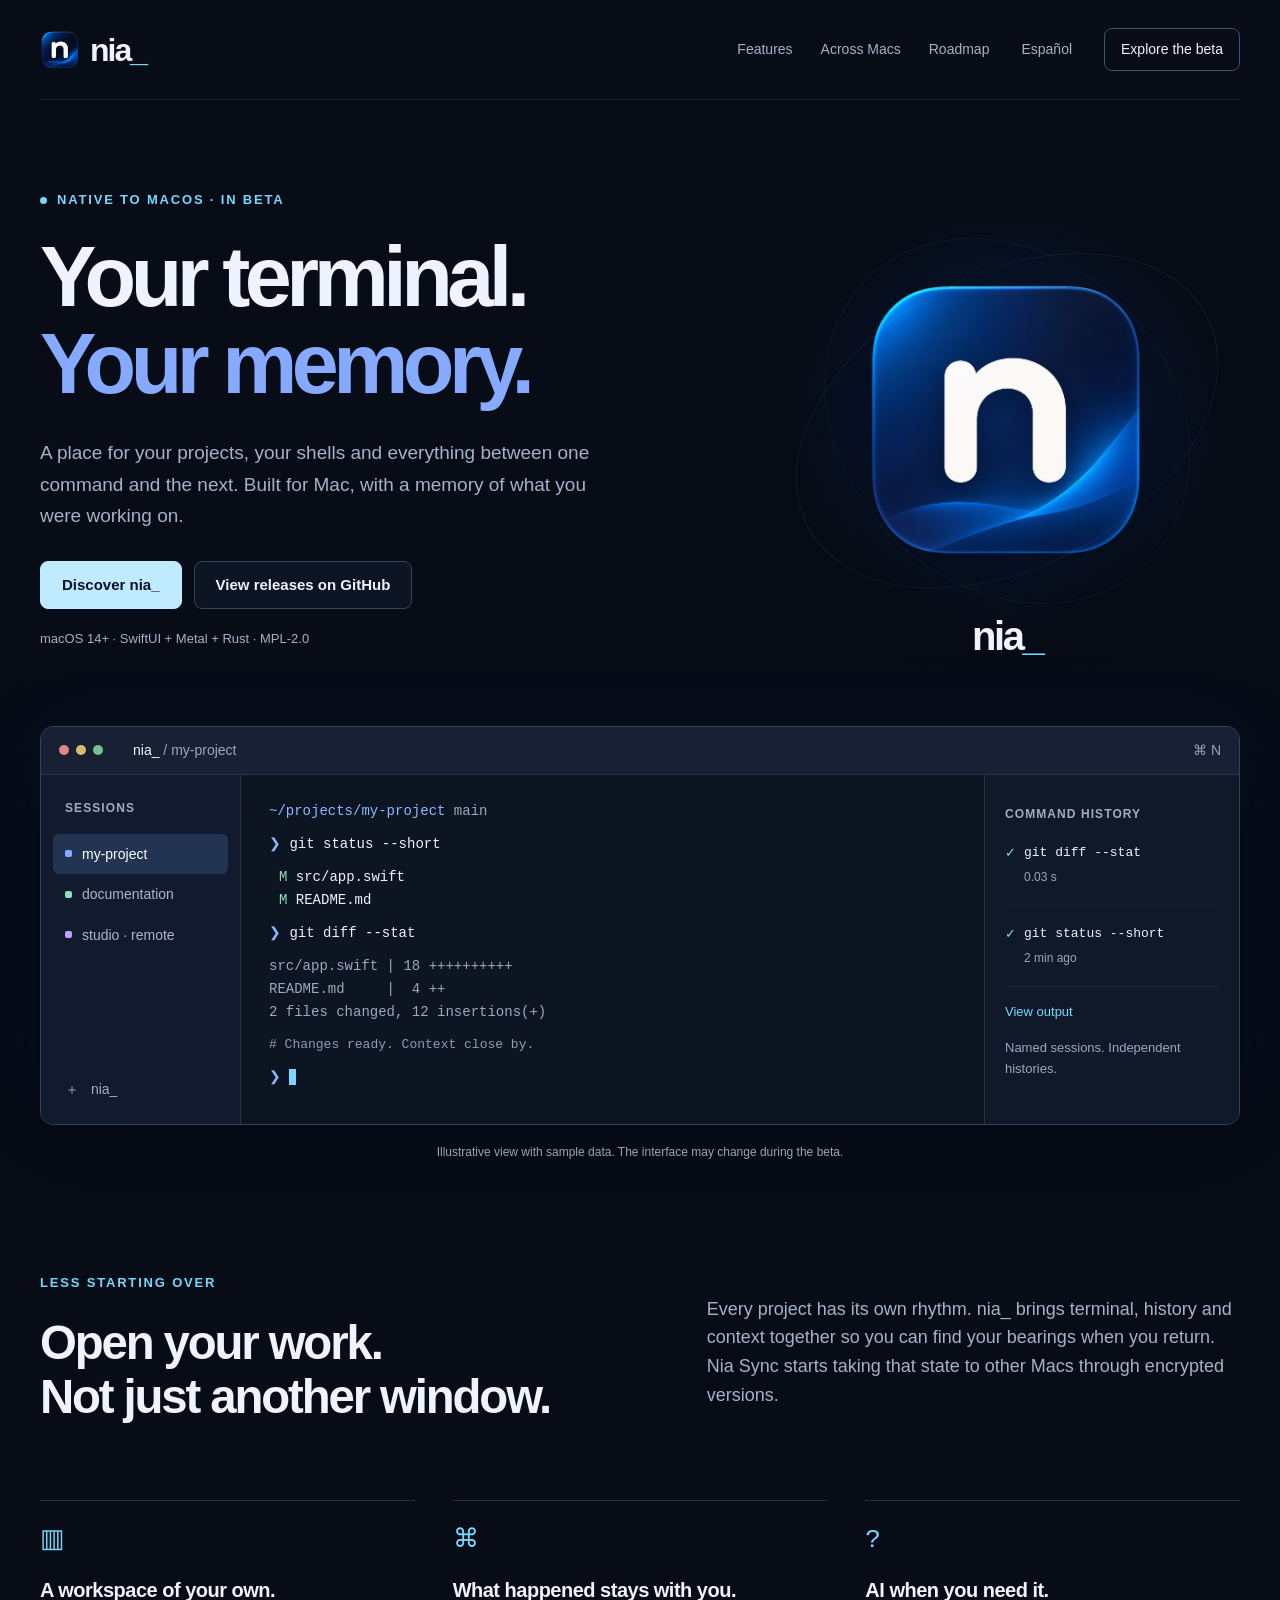
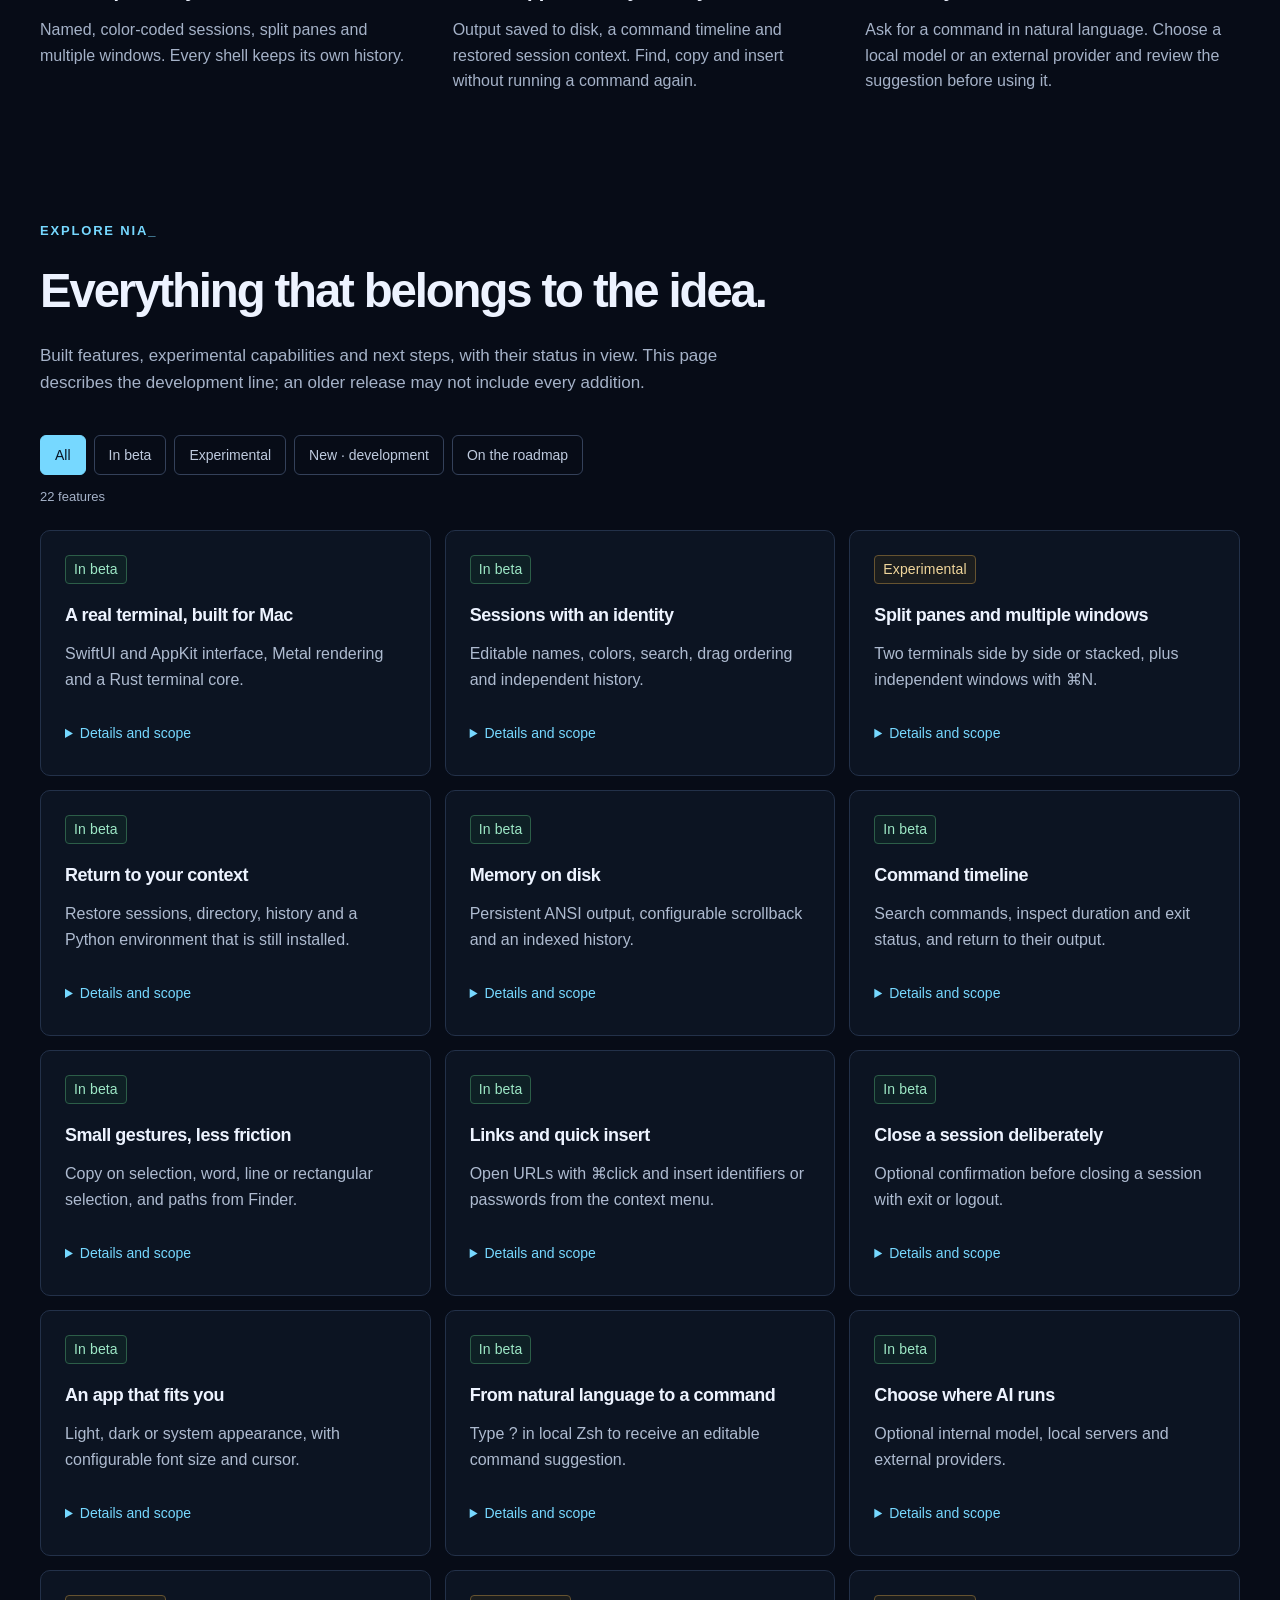
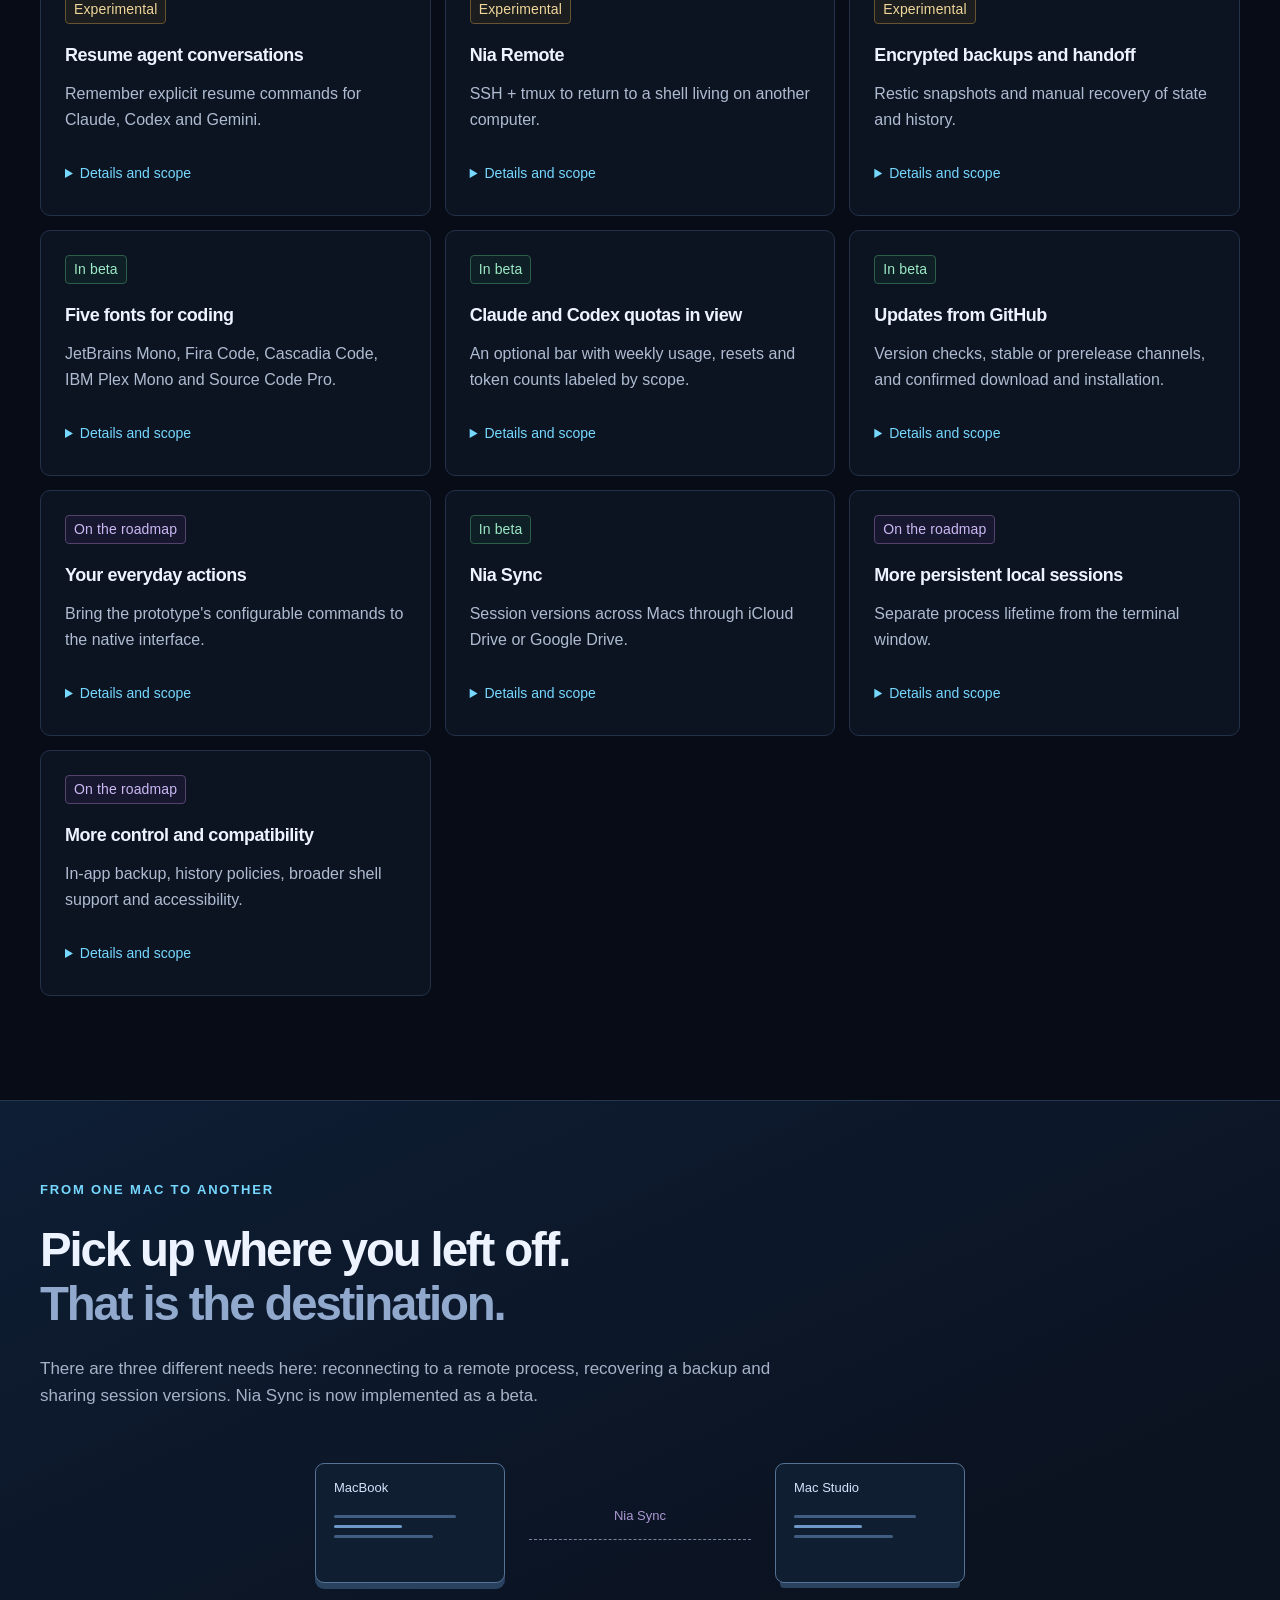
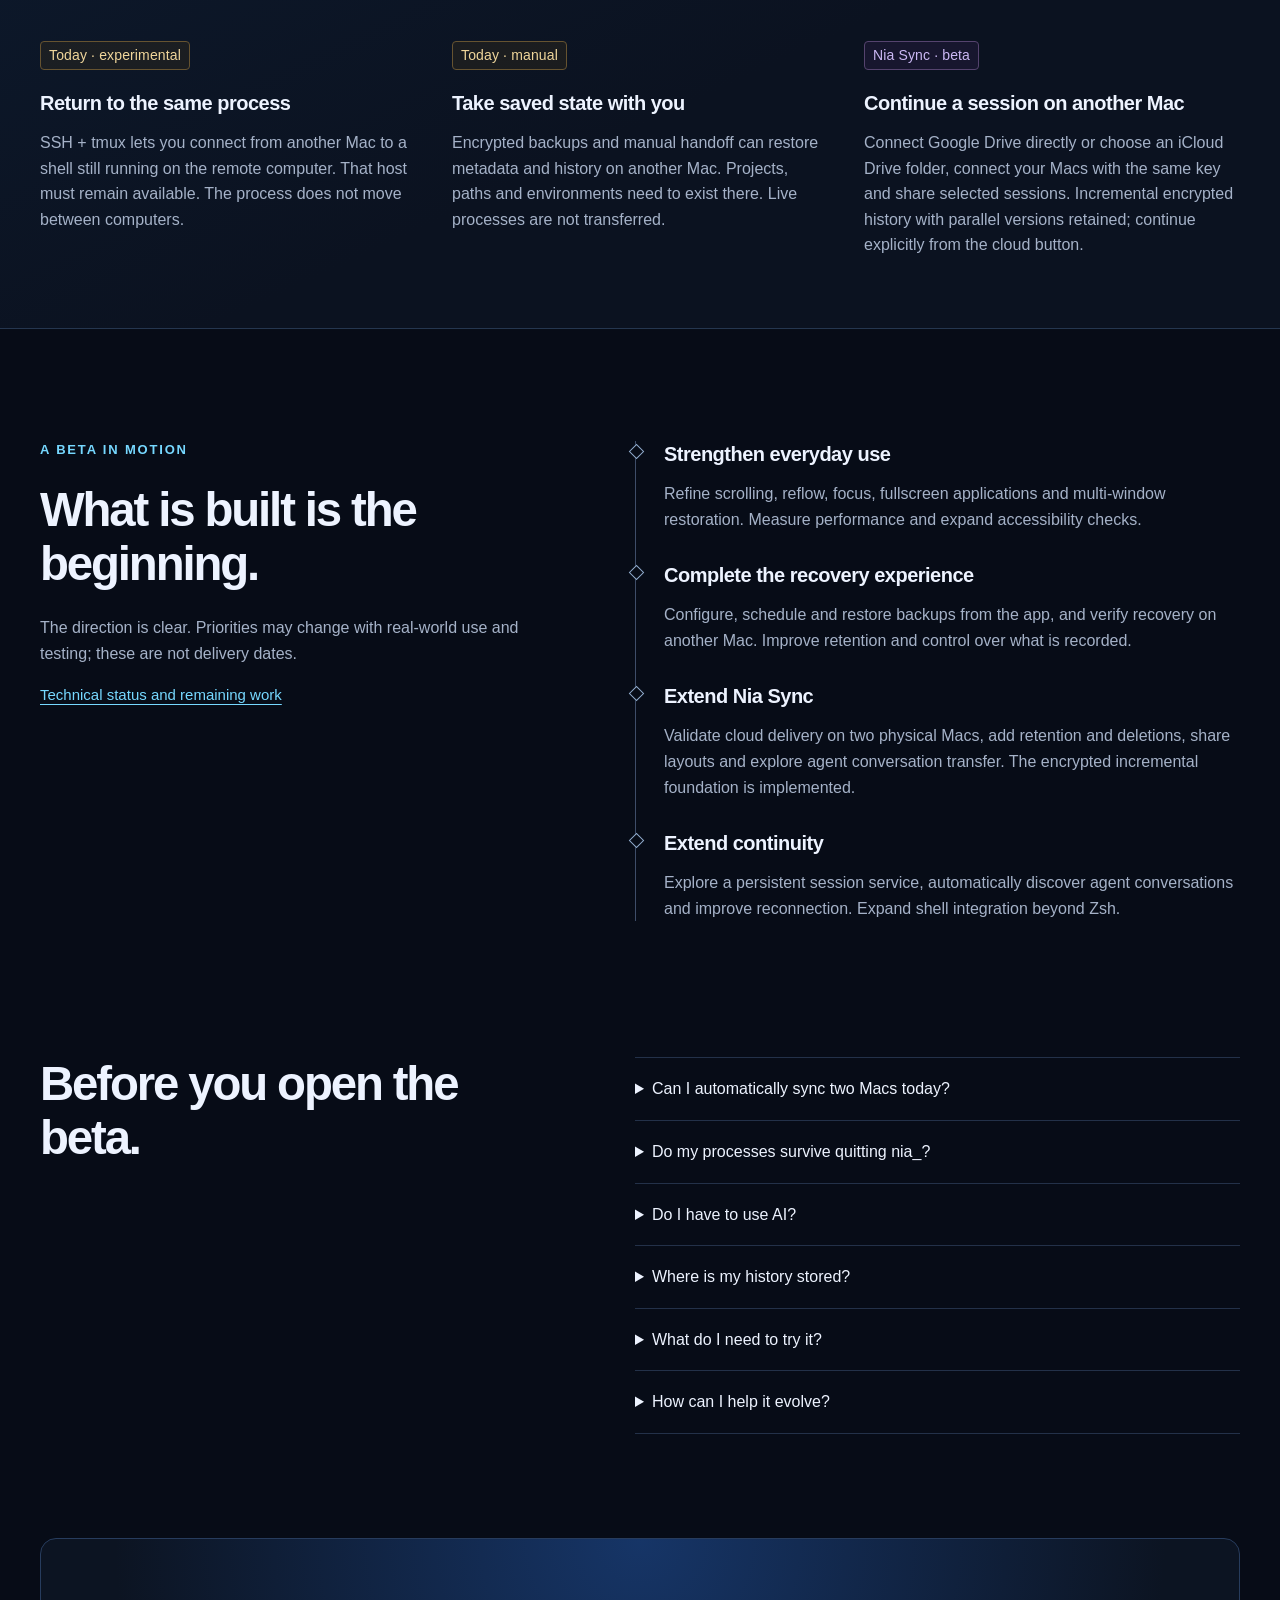
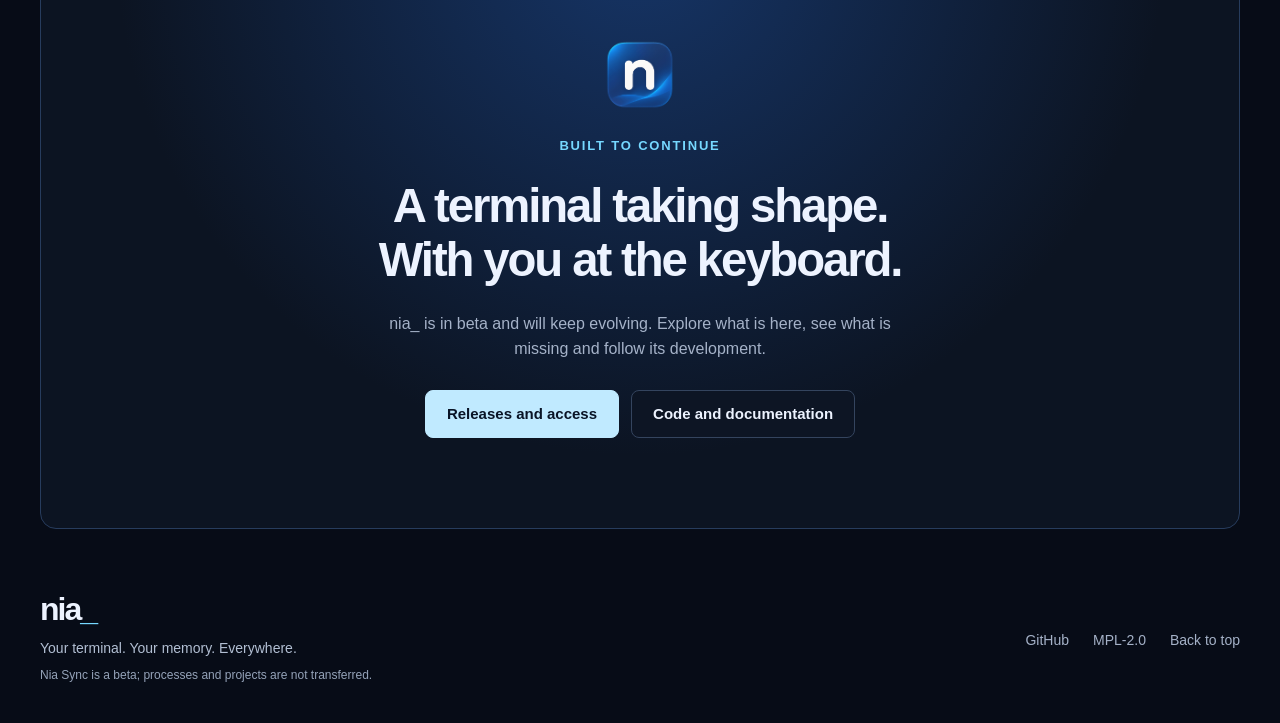
==== commit b87724fb: "Initial release: nia_ v0.8.0 beta" ====
--- a/docs/en/index.html
+++ b/docs/en/index.html
@@ -53,7 +53,7 @@
             <figcaption>Illustrative view with sample data. The interface may change during the beta.</figcaption>
         </figure>
 
-        <section class="intro wrap section" aria-labelledby="intro-title"><div><p class="eyebrow">LESS STARTING OVER</p><h2 id="intro-title">Open your work.<br>Not just another window.</h2></div><p class="intro-text">Every project has its own rhythm. nia_ brings terminal, history and context together so you can find your bearings when you return. Continuity starts on your Mac; taking it automatically to other computers is the next big step.</p></section>
+        <section class="intro wrap section" aria-labelledby="intro-title"><div><p class="eyebrow">LESS STARTING OVER</p><h2 id="intro-title">Open your work.<br>Not just another window.</h2></div><p class="intro-text">Every project has its own rhythm. nia_ brings terminal, history and context together so you can find your bearings when you return. Nia Sync starts taking that state to other Macs through encrypted versions.</p></section>
         <section class="pillars wrap" aria-label="Features">
             <article><div class="line-icon" aria-hidden="true">▥</div><h3>A workspace of your own.</h3><p>Named, color-coded sessions, split panes and multiple windows. Every shell keeps its own history.</p></article>
             <article><div class="line-icon" aria-hidden="true">⌘</div><h3>What happened stays with you.</h3><p>Output saved to disk, a command timeline and restored session context. Find, copy and insert without running a command again.</p></article>
@@ -78,25 +78,25 @@
 <article class="feature" id="feature-agents" data-status="experimental"><p class="badge experimental">Experimental</p><h3>Resume agent conversations</h3><p>Remember explicit resume commands for Claude, Codex and Gemini.</p><details><summary>Details and scope</summary><p>Requires an ID in the original command, the CLI and conversation data on the Mac. Automatic discovery of IDs from conversations started without resume is still pending.</p></details></article>
 <article class="feature" id="feature-remote" data-status="experimental"><p class="badge experimental">Experimental</p><h3>Nia Remote</h3><p>SSH + tmux to return to a shell living on another computer.</p><details><summary>Details and scope</summary><p>Uses your SSH configuration and verifies the host identity. The tmux session remains on the host while it stays running. Includes manual reconnection; it does not synchronize the workspace.</p></details></article>
 <article class="feature" id="feature-backup" data-status="experimental"><p class="badge experimental">Experimental</p><h3>Encrypted backups and handoff</h3><p>Restic snapshots and manual recovery of state and history.</p><details><summary>Details and scope</summary><p>nia-backup and nia-handoff tools support local, SFTP or S3 repositories. Native UI configuration and execution, scheduling and guided restoration remain pending.</p></details></article>
-<article class="feature" id="feature-fonts" data-status="development"><p class="badge development">New · development</p><h3>Five fonts for coding</h3><p>JetBrains Mono, Fira Code, Cascadia Code, IBM Plex Mono and Source Code Pro.</p><details><summary>Details and scope</summary><p>Optional licensed, verified downloads registered only for nia_. Select without restarting. The cell renderer does not enable multi-character ligatures. Implemented in the development build.</p></details></article>
-<article class="feature" id="feature-usage" data-status="development"><p class="badge development">New · development</p><h3>Claude and Codex quotas in view</h3><p>An optional bar with weekly usage, resets and token counts labeled by scope.</p><details><summary>Details and scope</summary><p>Codex reads its local CLI. Claude needs its status-line adapter connected and a response emitted. Data depends on the plan; unavailable quota is not displayed as zero. Implemented in development.</p></details></article>
-<article class="feature" id="feature-updates" data-status="development"><p class="badge development">New · development</p><h3>Updates from GitHub</h3><p>Version checks, stable or prerelease channels, and confirmed download and installation.</p><details><summary>Details and scope</summary><p>Checks integrity and compatibility before replacing the app. Uses the gh session if the repository needs private access. Development additions may not yet be published in a release.</p></details></article>
+<article class="feature" id="feature-fonts" data-status="beta"><p class="badge beta">In beta</p><h3>Five fonts for coding</h3><p>JetBrains Mono, Fira Code, Cascadia Code, IBM Plex Mono and Source Code Pro.</p><details><summary>Details and scope</summary><p>Optional licensed, verified downloads registered only for nia_. Select without restarting. The cell renderer does not enable multi-character ligatures. Implemented in the development build.</p></details></article>
+<article class="feature" id="feature-usage" data-status="beta"><p class="badge beta">In beta</p><h3>Claude and Codex quotas in view</h3><p>An optional bar with weekly usage, resets and token counts labeled by scope.</p><details><summary>Details and scope</summary><p>Codex reads its local CLI. Claude needs its status-line adapter connected and a response emitted. Data depends on the plan; unavailable quota is not displayed as zero. Implemented in development.</p></details></article>
+<article class="feature" id="feature-updates" data-status="beta"><p class="badge beta">In beta</p><h3>Updates from GitHub</h3><p>Version checks, stable or prerelease channels, and confirmed download and installation.</p><details><summary>Details and scope</summary><p>Checks integrity and compatibility before replacing the app. Uses the gh session if the repository needs private access. Distribution remains in beta, without Apple notarization.</p></details></article>
 <article class="feature" id="feature-actions" data-status="planned"><p class="badge planned">On the roadmap</p><h3>Your everyday actions</h3><p>Bring the prototype&#x27;s configurable commands to the native interface.</p><details><summary>Details and scope</summary><p>An actions.toml format and historical code exist. Native SwiftUI integration, session targeting and confirmation remain pending. It is not currently available as a native app feature.</p></details></article>
-<article class="feature" id="feature-sync" data-status="planned"><p class="badge planned">On the roadmap</p><h3>Nia Sync</h3><p>One workspace across your Macs, without manual transfers.</p><details><summary>Details and scope</summary><p>Pending: device identities, pairing, encrypted incremental synchronization, conflicts, deletions and key recovery. Copying live SQLite databases is not sufficient.</p></details></article>
+<article class="feature" id="feature-sync" data-status="beta"><p class="badge beta">In beta</p><h3>Nia Sync</h3><p>Session versions across Macs through iCloud Drive or Google Drive.</p><details><summary>Details and scope</summary><p>Beta: direct Google Drive with browser authorization or an iCloud folder, Keychain keys, explicit selection, incremental encrypted blocks, concurrent versions and a continue button. Open sessions are preserved. Processes, projects, internal agent conversations, layouts and deletions are excluded. Physical two-Mac validation is pending.</p></details></article>
 <article class="feature" id="feature-persistent" data-status="planned"><p class="badge planned">On the roadmap</p><h3>More persistent local sessions</h3><p>Separate process lifetime from the terminal window.</p><details><summary>Details and scope</summary><p>Requires a resident PTY service and reconnection protocol. Not implemented. It does not promise to migrate process memory or restore it after rebooting the host.</p></details></article>
 <article class="feature" id="feature-polish" data-status="planned"><p class="badge planned">On the roadmap</p><h3>More control and compatibility</h3><p>In-app backup, history policies, broader shell support and accessibility.</p><details><summary>Details and scope</summary><p>Also pending: automatic agent discovery, cross-Mac recovery tests, cross-process coordination, notarization and broader terminal validation. No committed delivery dates.</p></details></article></div>
         </section>
 
         <section class="continuity section" id="continuity" aria-labelledby="continuity-title"><div class="wrap">
-            <p class="eyebrow">FROM ONE MAC TO ANOTHER</p><h2 id="continuity-title">Pick up where you left off.<br><span>That is the destination.</span></h2><p class="section-lead">There are three different needs behind that idea. Today, there are foundations for reconnecting and transferring; automatic workspace synchronization is still to come.</p>
+            <p class="eyebrow">FROM ONE MAC TO ANOTHER</p><h2 id="continuity-title">Pick up where you left off.<br><span>That is the destination.</span></h2><p class="section-lead">There are three different needs here: reconnecting to a remote process, recovering a backup and sharing session versions. Nia Sync is now implemented as a beta.</p>
             <div class="connection" aria-hidden="true"><div class="computer"><span>MacBook</span><div class="screen-lines"><i></i><i></i><i></i></div></div><div class="connection-line"><span>Nia Sync</span><i></i></div><div class="computer desktop"><span>Mac Studio</span><div class="screen-lines"><i></i><i></i><i></i></div></div></div>
-            <div class="continuity-grid"><article><p class="badge experimental">Today · experimental</p><h3>Return to the same process</h3><p>SSH + tmux lets you connect from another Mac to a shell still running on the remote computer. That host must remain available. The process does not move between computers.</p></article><article><p class="badge experimental">Today · manual</p><h3>Take saved state with you</h3><p>Encrypted backups and manual handoff can restore metadata and history on another Mac. Projects, paths and environments need to exist there. Live processes are not transferred.</p></article><article><p class="badge planned">Nia Sync · planned</p><h3>Share a workspace across both</h3><p>Pair Macs, synchronize encrypted changes, resolve conflicts and choose where to continue. This is part of the vision for nia_, but automatic two-way sync is not implemented yet.</p></article></div>
+            <div class="continuity-grid"><article><p class="badge experimental">Today · experimental</p><h3>Return to the same process</h3><p>SSH + tmux lets you connect from another Mac to a shell still running on the remote computer. That host must remain available. The process does not move between computers.</p></article><article><p class="badge experimental">Today · manual</p><h3>Take saved state with you</h3><p>Encrypted backups and manual handoff can restore metadata and history on another Mac. Projects, paths and environments need to exist there. Live processes are not transferred.</p></article><article><p class="badge planned">Nia Sync · beta</p><h3>Continue a session on another Mac</h3><p>Connect Google Drive directly or choose an iCloud Drive folder, connect your Macs with the same key and share selected sessions. Incremental encrypted history with parallel versions retained; continue explicitly from the cloud button.</p></article></div>
         </div></section>
 
-        <section class="roadmap wrap section" id="roadmap" aria-labelledby="roadmap-title"><div class="roadmap-intro"><p class="eyebrow">A BETA IN MOTION</p><h2 id="roadmap-title">What is built is the beginning.</h2><p>The direction is clear. Priorities may change with real-world use and testing; these are not delivery dates.</p><a class="text-link" href="https://github.com/vicktor/nia_/blob/docs/website-and-roadmap/STATUS.md">Technical status and remaining work</a></div><div class="roadmap-list"><article><h3>Strengthen everyday use</h3><p>Refine scrolling, reflow, focus, fullscreen applications and multi-window restoration. Measure performance and expand accessibility checks.</p></article><article><h3>Complete the recovery experience</h3><p>Configure, schedule and restore backups from the app, and verify recovery on another Mac. Improve retention and control over what is recorded.</p></article><article><h3>Build Nia Sync</h3><p>Device identities, pairing, recoverable keys, a change journal, incremental transfer and rules for conflicts and deletions.</p></article><article><h3>Extend continuity</h3><p>Explore a persistent session service, automatically discover agent conversations and improve reconnection. Expand shell integration beyond Zsh.</p></article></div></section>
-        <section class="faq wrap section" aria-labelledby="faq-title"><h2 id="faq-title">Before you open the beta.</h2><div><details><summary>Can I automatically sync two Macs today?</summary><p>Not yet. You can reconnect to a remote session with SSH + tmux or manually transfer an encrypted backup. Nia Sync remains on the roadmap.</p></details><details><summary>Do my processes survive quitting nia_?</summary><p>Local shells are recreated when the app opens: saved state returns, not process memory. A remote tmux session can remain alive on its host while that host continues to run.</p></details><details><summary>Do I have to use AI?</summary><p>No. Assistance is optional. Choose local inference or an external provider; an external provider receives the queries you send to it. A model&#x27;s suggestion can be wrong and needs review.</p></details><details><summary>Where is my history stored?</summary><p>On your Mac. Restic backups are encrypted before storage in your configured backup repository. Local history may contain sensitive data; comprehensive retention and redaction controls are still pending.</p></details><details><summary>What do I need to try it?</summary><p>macOS 14 or later. Check available releases and their requirements. Repository and download access may be limited during this phase; development may be ahead of the latest release. Distribution is not yet notarized by Apple.</p></details><details><summary>How can I help it evolve?</summary><p>Share reproducible bugs, proposals and experiences on GitHub when you have repository access. The code uses MPL-2.0; dependencies and models have their own licenses.</p></details></div></section>
+        <section class="roadmap wrap section" id="roadmap" aria-labelledby="roadmap-title"><div class="roadmap-intro"><p class="eyebrow">A BETA IN MOTION</p><h2 id="roadmap-title">What is built is the beginning.</h2><p>The direction is clear. Priorities may change with real-world use and testing; these are not delivery dates.</p><a class="text-link" href="https://github.com/vicktor/nia_/blob/main/STATUS.md">Technical status and remaining work</a></div><div class="roadmap-list"><article><h3>Strengthen everyday use</h3><p>Refine scrolling, reflow, focus, fullscreen applications and multi-window restoration. Measure performance and expand accessibility checks.</p></article><article><h3>Complete the recovery experience</h3><p>Configure, schedule and restore backups from the app, and verify recovery on another Mac. Improve retention and control over what is recorded.</p></article><article><h3>Extend Nia Sync</h3><p>Validate cloud delivery on two physical Macs, add retention and deletions, share layouts and explore agent conversation transfer. The encrypted incremental foundation is implemented.</p></article><article><h3>Extend continuity</h3><p>Explore a persistent session service, automatically discover agent conversations and improve reconnection. Expand shell integration beyond Zsh.</p></article></div></section>
+        <section class="faq wrap section" aria-labelledby="faq-title"><h2 id="faq-title">Before you open the beta.</h2><div><details><summary>Can I automatically sync two Macs today?</summary><p>This beta includes Nia Sync: encrypted versions through direct Google Drive or an iCloud Drive folder, with sessions you select and a check every minute while nia_ is open. Continuing on another Mac is explicit. Processes, projects, layouts and internal agent conversation files are not transferred; real two-Mac validation remains pending.</p></details><details><summary>Do my processes survive quitting nia_?</summary><p>Local shells are recreated when the app opens: saved state returns, not process memory. A remote tmux session can remain alive on its host while that host continues to run.</p></details><details><summary>Do I have to use AI?</summary><p>No. Assistance is optional. Choose local inference or an external provider; an external provider receives the queries you send to it. A model&#x27;s suggestion can be wrong and needs review.</p></details><details><summary>Where is my history stored?</summary><p>On your Mac. If you enable Nia Sync, selected sessions are shared encrypted in your cloud folder. Restic backups are encrypted too. History can contain sensitive information; a complete retention and redaction policy is still pending.</p></details><details><summary>What do I need to try it?</summary><p>macOS 14 or later. Check available releases and their requirements. Repository and download access may be limited during this phase; development may be ahead of the latest release. Distribution is not yet notarized by Apple.</p></details><details><summary>How can I help it evolve?</summary><p>Share reproducible bugs, proposals and experiences on GitHub when you have repository access. The code uses MPL-2.0; dependencies and models have their own licenses.</p></details></div></section>
         <section class="cta wrap section" id="beta" aria-labelledby="cta-title"><img src="../assets/nia-icon.png" width="72" height="72" alt="" loading="lazy"><p class="eyebrow">BUILT TO CONTINUE</p><h2 id="cta-title">A terminal taking shape.<br>With you at the keyboard.</h2><p>nia_ is in beta and will keep evolving. Explore what is here, see what is missing and follow its development.</p><div class="actions"><a class="button primary" href="https://github.com/vicktor/nia_/releases">Releases and access</a><a class="button secondary" href="https://github.com/vicktor/nia_">Code and documentation</a></div></section>
     </main>
-    <footer class="footer wrap"><div><a class="wordmark" href="#top">nia<span>_</span></a><p>Your terminal. Your memory. Everywhere.</p><small>Automatic cross-device continuity is a planned feature.</small></div><div class="footer-links"><a href="https://github.com/vicktor/nia_">GitHub</a><a href="https://github.com/vicktor/nia_/blob/main/LICENSE">MPL-2.0</a><a href="#top">Back to top</a></div></footer>
+    <footer class="footer wrap"><div><a class="wordmark" href="#top">nia<span>_</span></a><p>Your terminal. Your memory. Everywhere.</p><small>Nia Sync is a beta; processes and projects are not transferred.</small></div><div class="footer-links"><a href="https://github.com/vicktor/nia_">GitHub</a><a href="https://github.com/vicktor/nia_/blob/main/LICENSE">MPL-2.0</a><a href="#top">Back to top</a></div></footer>
 </body>
 </html>
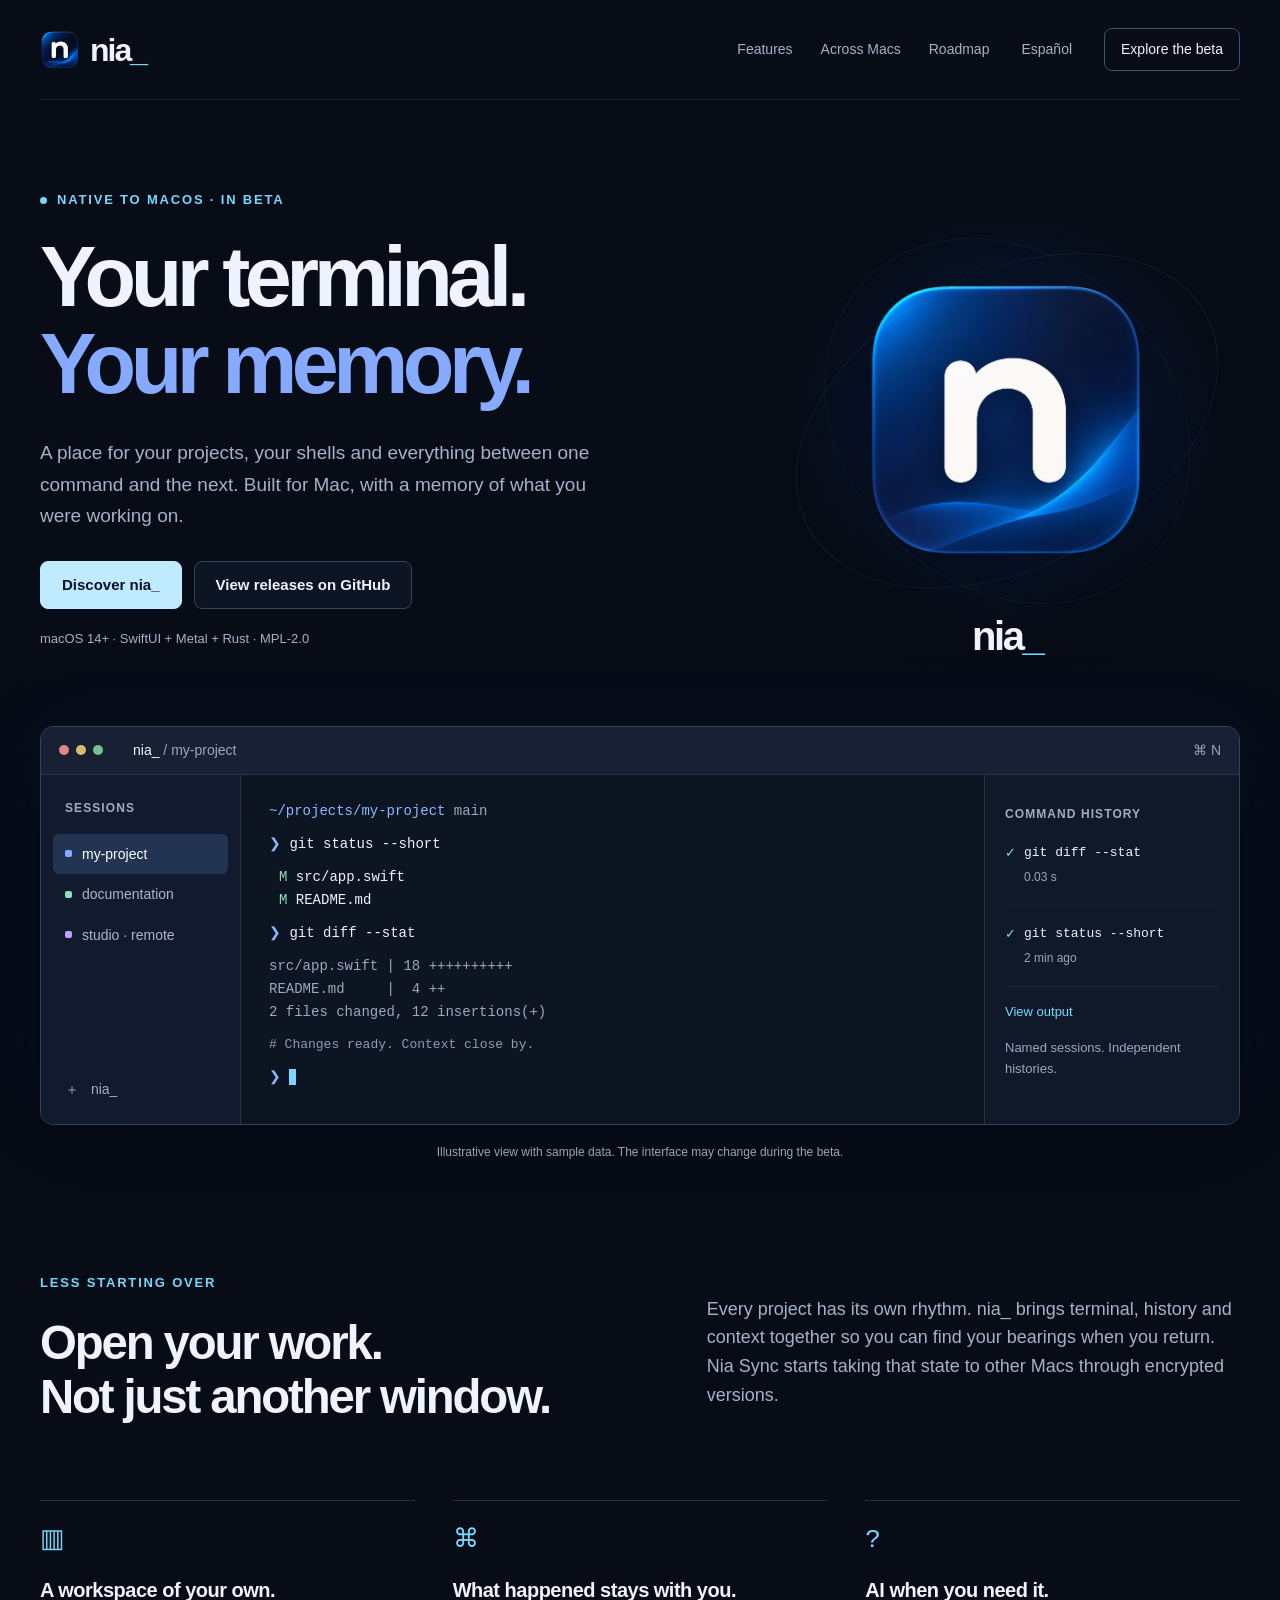
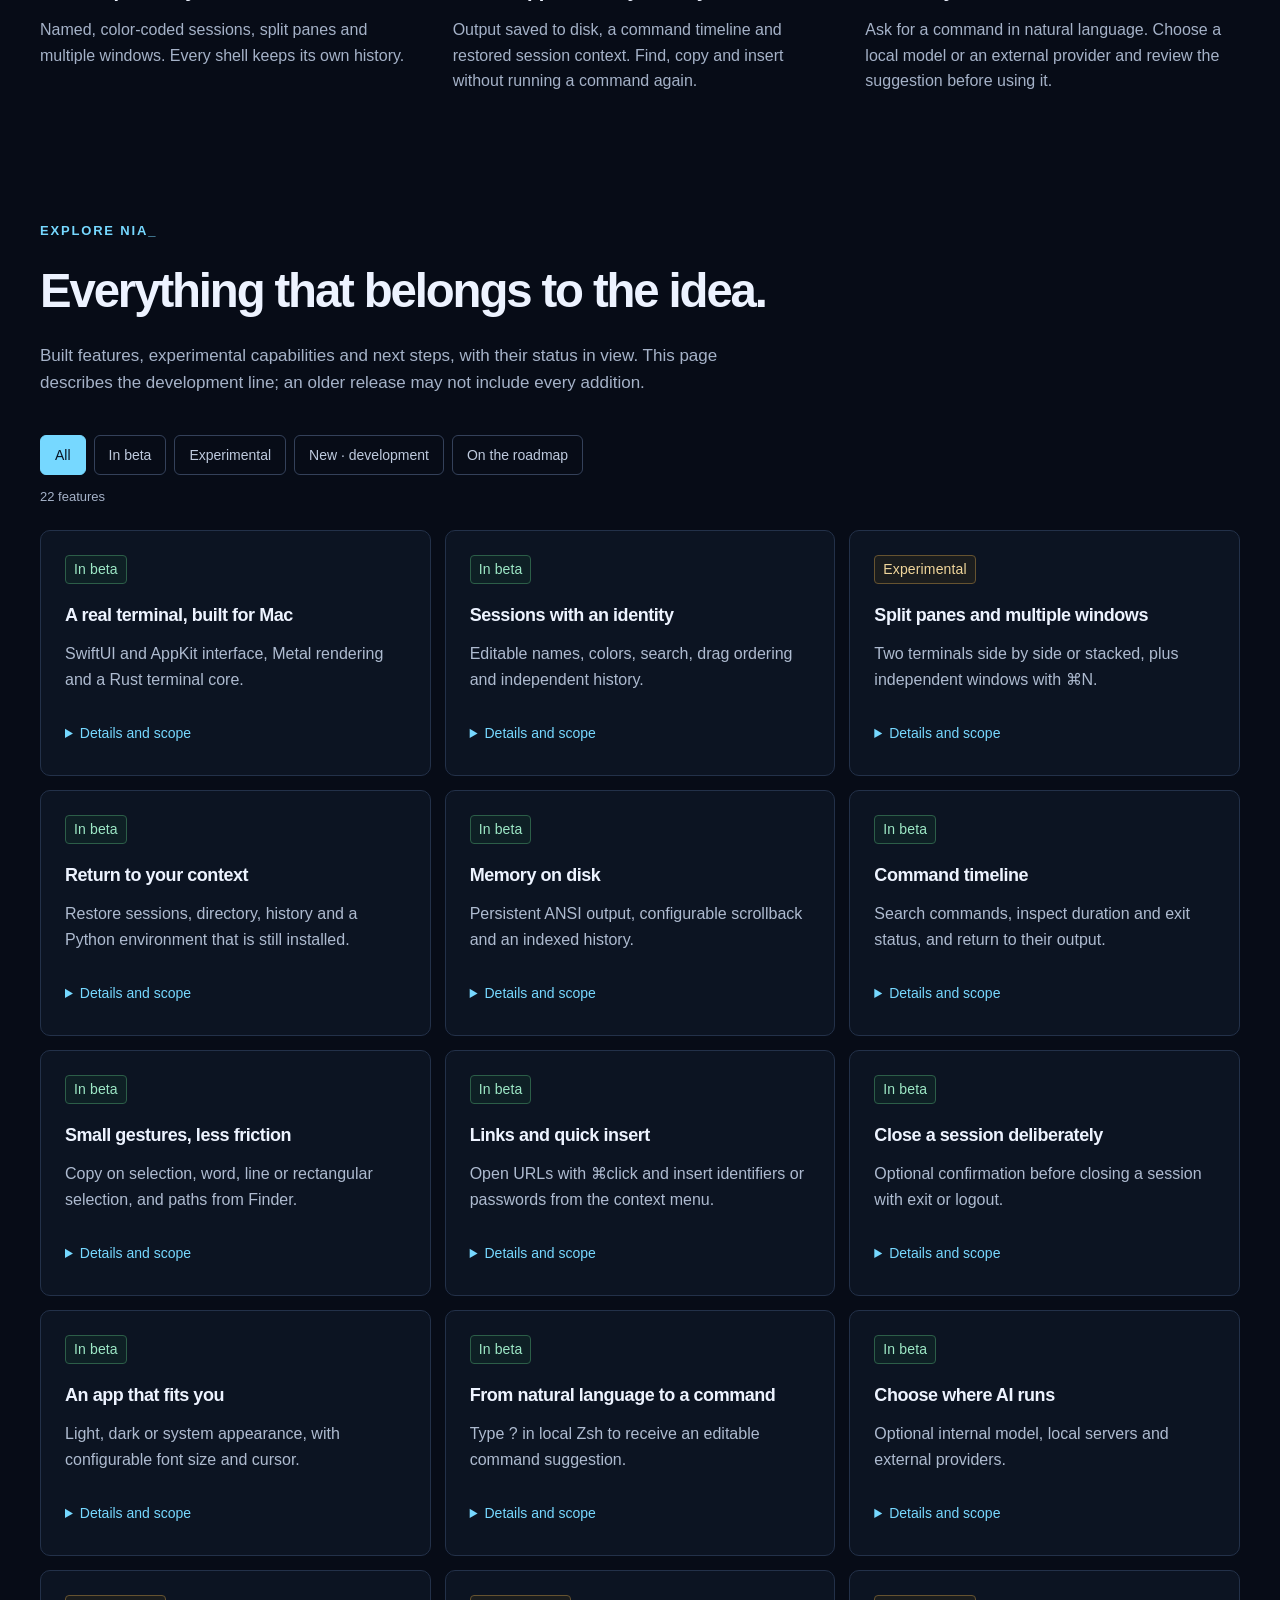
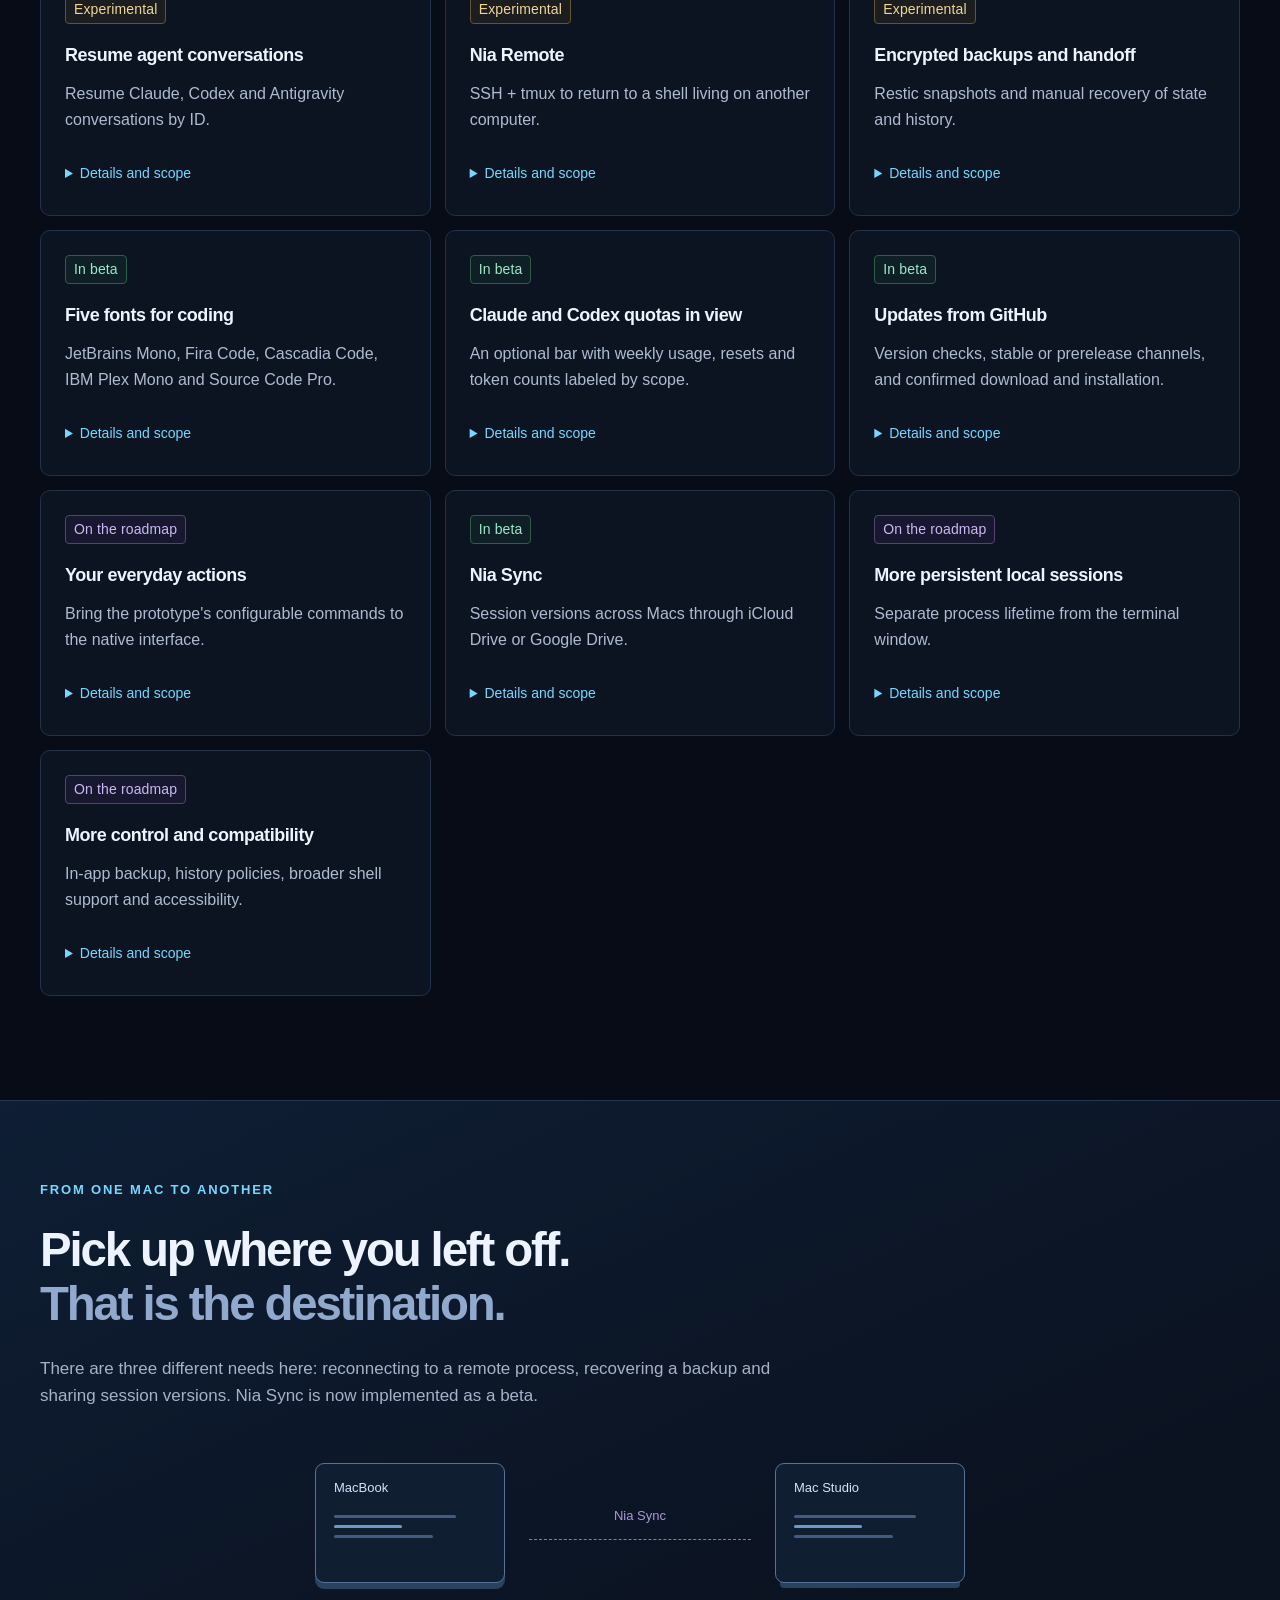
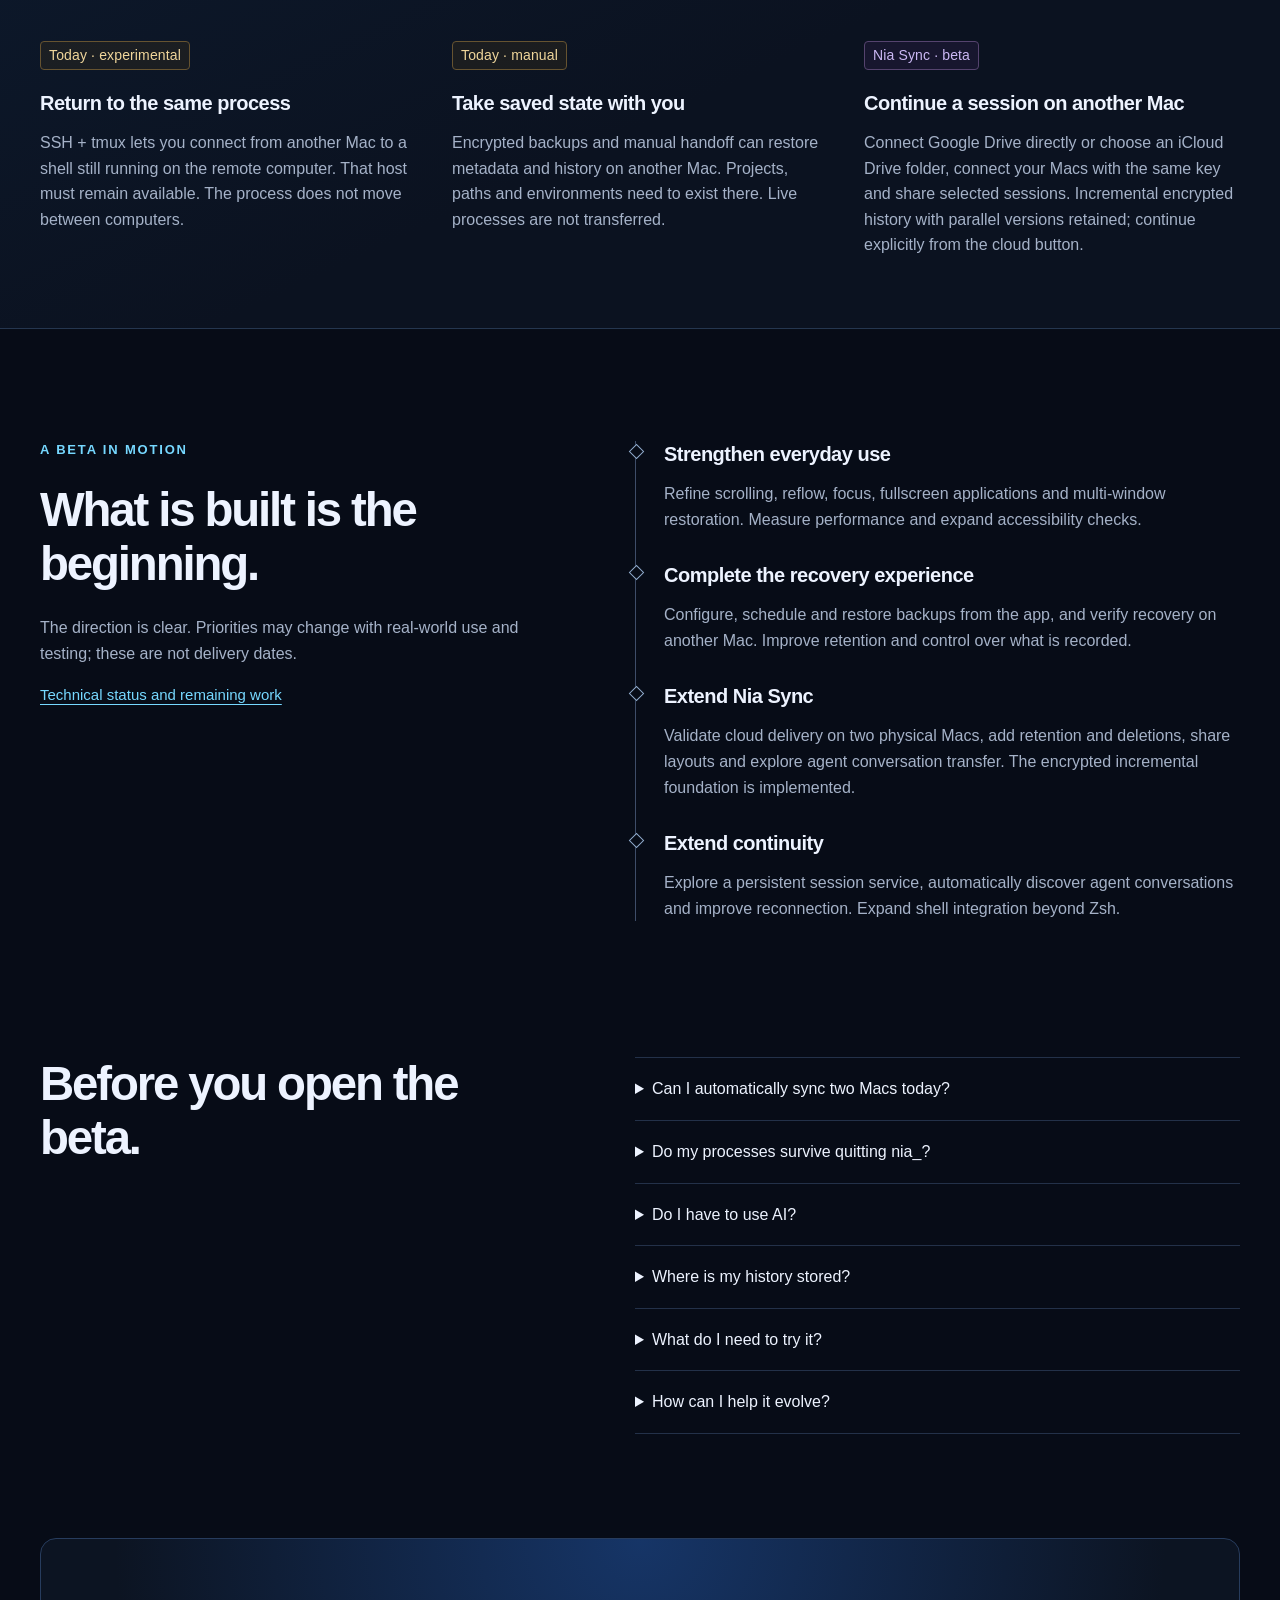
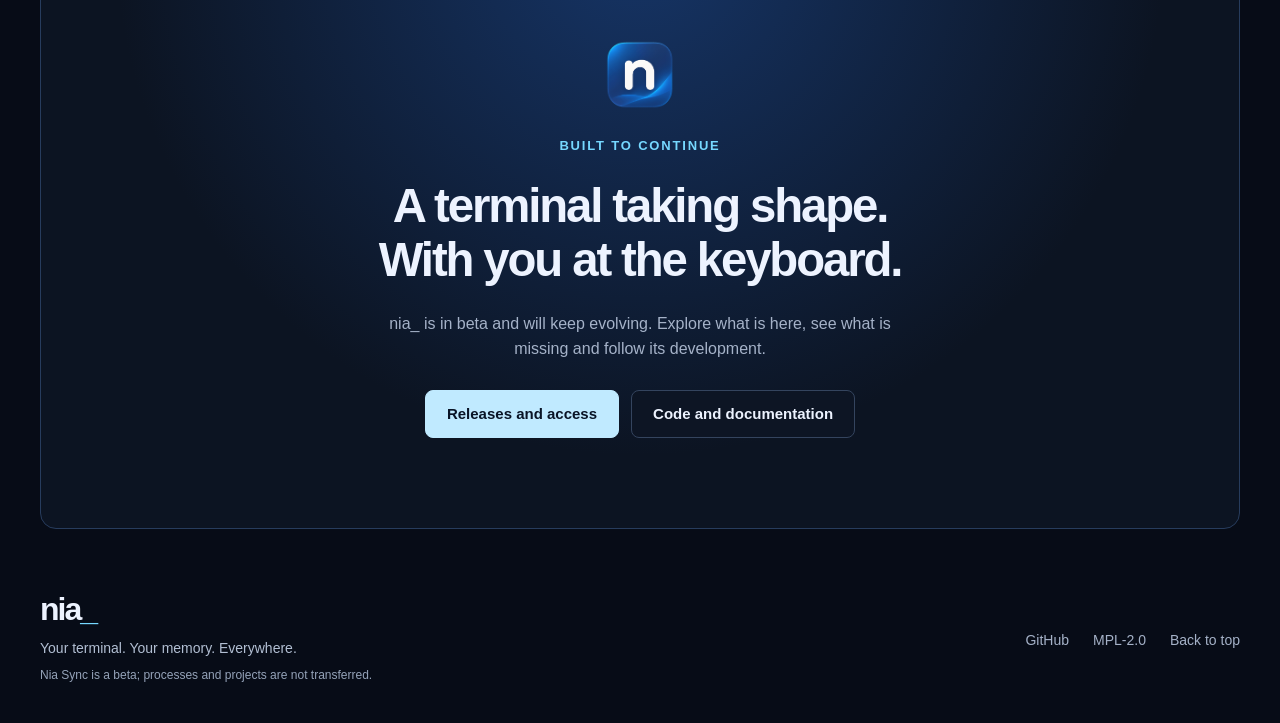
==== commit b316daa0: "feat: restore Antigravity conversations in v0.8.14" ====
--- a/docs/en/index.html
+++ b/docs/en/index.html
@@ -75,11 +75,11 @@
 <article class="feature" id="feature-appearance" data-status="beta"><p class="badge beta">In beta</p><h3>An app that fits you</h3><p>Light, dark or system appearance, with configurable font size and cursor.</p><details><summary>Details and scope</summary><p>Interface and settings in English and Spanish. Terminal opacity is experimental. Appearance changes do not alter sessions.</p></details></article>
 <article class="feature" id="feature-ai" data-status="beta"><p class="badge beta">In beta</p><h3>From natural language to a command</h3><p>Type ? in local Zsh to receive an editable command suggestion.</p><details><summary>Details and scope</summary><p>Review and insert it. Optional automatic execution is restricted by a pattern validator, not a sandbox. The ? integration is not available in Bash, Fish or remote SSH.</p></details></article>
 <article class="feature" id="feature-models" data-status="beta"><p class="badge beta">In beta</p><h3>Choose where AI runs</h3><p>Optional internal model, local servers and external providers.</p><details><summary>Details and scope</summary><p>On-demand GGUF with llama.cpp; compatible endpoints such as Ollama, vLLM or LM Studio; OpenAI, Anthropic, Gemini and OpenRouter. Provider keys use Keychain. The internal model requires an additional download.</p></details></article>
-<article class="feature" id="feature-agents" data-status="experimental"><p class="badge experimental">Experimental</p><h3>Resume agent conversations</h3><p>Remember explicit resume commands for Claude, Codex and Gemini.</p><details><summary>Details and scope</summary><p>Requires an ID in the original command, the CLI and conversation data on the Mac. Automatic discovery of IDs from conversations started without resume is still pending.</p></details></article>
+<article class="feature" id="feature-agents" data-status="experimental"><p class="badge experimental">Experimental</p><h3>Resume agent conversations</h3><p>Resume Claude, Codex and Antigravity conversations by ID.</p><details><summary>Details and scope</summary><p>Antigravity resumes with agy --conversation=ID; Gemini CLI commands remain supported. Requires an ID in the original command, the CLI and conversation data on the Mac. Automatic discovery of IDs from conversations started without resume is still pending.</p></details></article>
 <article class="feature" id="feature-remote" data-status="experimental"><p class="badge experimental">Experimental</p><h3>Nia Remote</h3><p>SSH + tmux to return to a shell living on another computer.</p><details><summary>Details and scope</summary><p>Uses your SSH configuration and verifies the host identity. The tmux session remains on the host while it stays running. Includes manual reconnection; it does not synchronize the workspace.</p></details></article>
 <article class="feature" id="feature-backup" data-status="experimental"><p class="badge experimental">Experimental</p><h3>Encrypted backups and handoff</h3><p>Restic snapshots and manual recovery of state and history.</p><details><summary>Details and scope</summary><p>nia-backup and nia-handoff tools support local, SFTP or S3 repositories. Native UI configuration and execution, scheduling and guided restoration remain pending.</p></details></article>
 <article class="feature" id="feature-fonts" data-status="beta"><p class="badge beta">In beta</p><h3>Five fonts for coding</h3><p>JetBrains Mono, Fira Code, Cascadia Code, IBM Plex Mono and Source Code Pro.</p><details><summary>Details and scope</summary><p>Optional licensed, verified downloads registered only for nia_. Select without restarting. The cell renderer does not enable multi-character ligatures. Implemented in the development build.</p></details></article>
-<article class="feature" id="feature-usage" data-status="beta"><p class="badge beta">In beta</p><h3>Claude and Codex quotas in view</h3><p>An optional bar with weekly usage, resets and token counts labeled by scope.</p><details><summary>Details and scope</summary><p>Codex reads its local CLI. Claude needs its status-line adapter connected and a response emitted. Data depends on the plan; unavailable quota is not displayed as zero. Implemented in development.</p></details></article>
+<article class="feature" id="feature-usage" data-status="beta"><p class="badge beta">In beta</p><h3>Claude and Codex quotas in view</h3><p>An optional bar with weekly usage, resets and token counts labeled by scope.</p><details><summary>Details and scope</summary><p>Claude and Codex query their local CLIs every five minutes, without sending model messages. Claude separates overall quota from model-specific limits; its session-token adapter is optional. Requires a recent CLI and an active login. Unavailable quota is not displayed as zero.</p></details></article>
 <article class="feature" id="feature-updates" data-status="beta"><p class="badge beta">In beta</p><h3>Updates from GitHub</h3><p>Version checks, stable or prerelease channels, and confirmed download and installation.</p><details><summary>Details and scope</summary><p>Checks integrity and compatibility before replacing the app. Uses the gh session if the repository needs private access. Distribution remains in beta, without Apple notarization.</p></details></article>
 <article class="feature" id="feature-actions" data-status="planned"><p class="badge planned">On the roadmap</p><h3>Your everyday actions</h3><p>Bring the prototype&#x27;s configurable commands to the native interface.</p><details><summary>Details and scope</summary><p>An actions.toml format and historical code exist. Native SwiftUI integration, session targeting and confirmation remain pending. It is not currently available as a native app feature.</p></details></article>
 <article class="feature" id="feature-sync" data-status="beta"><p class="badge beta">In beta</p><h3>Nia Sync</h3><p>Session versions across Macs through iCloud Drive or Google Drive.</p><details><summary>Details and scope</summary><p>Beta: direct Google Drive with browser authorization or an iCloud folder, Keychain keys, explicit selection, incremental encrypted blocks, concurrent versions and a continue button. Open sessions are preserved. Processes, projects, internal agent conversations, layouts and deletions are excluded. Physical two-Mac validation is pending.</p></details></article>
